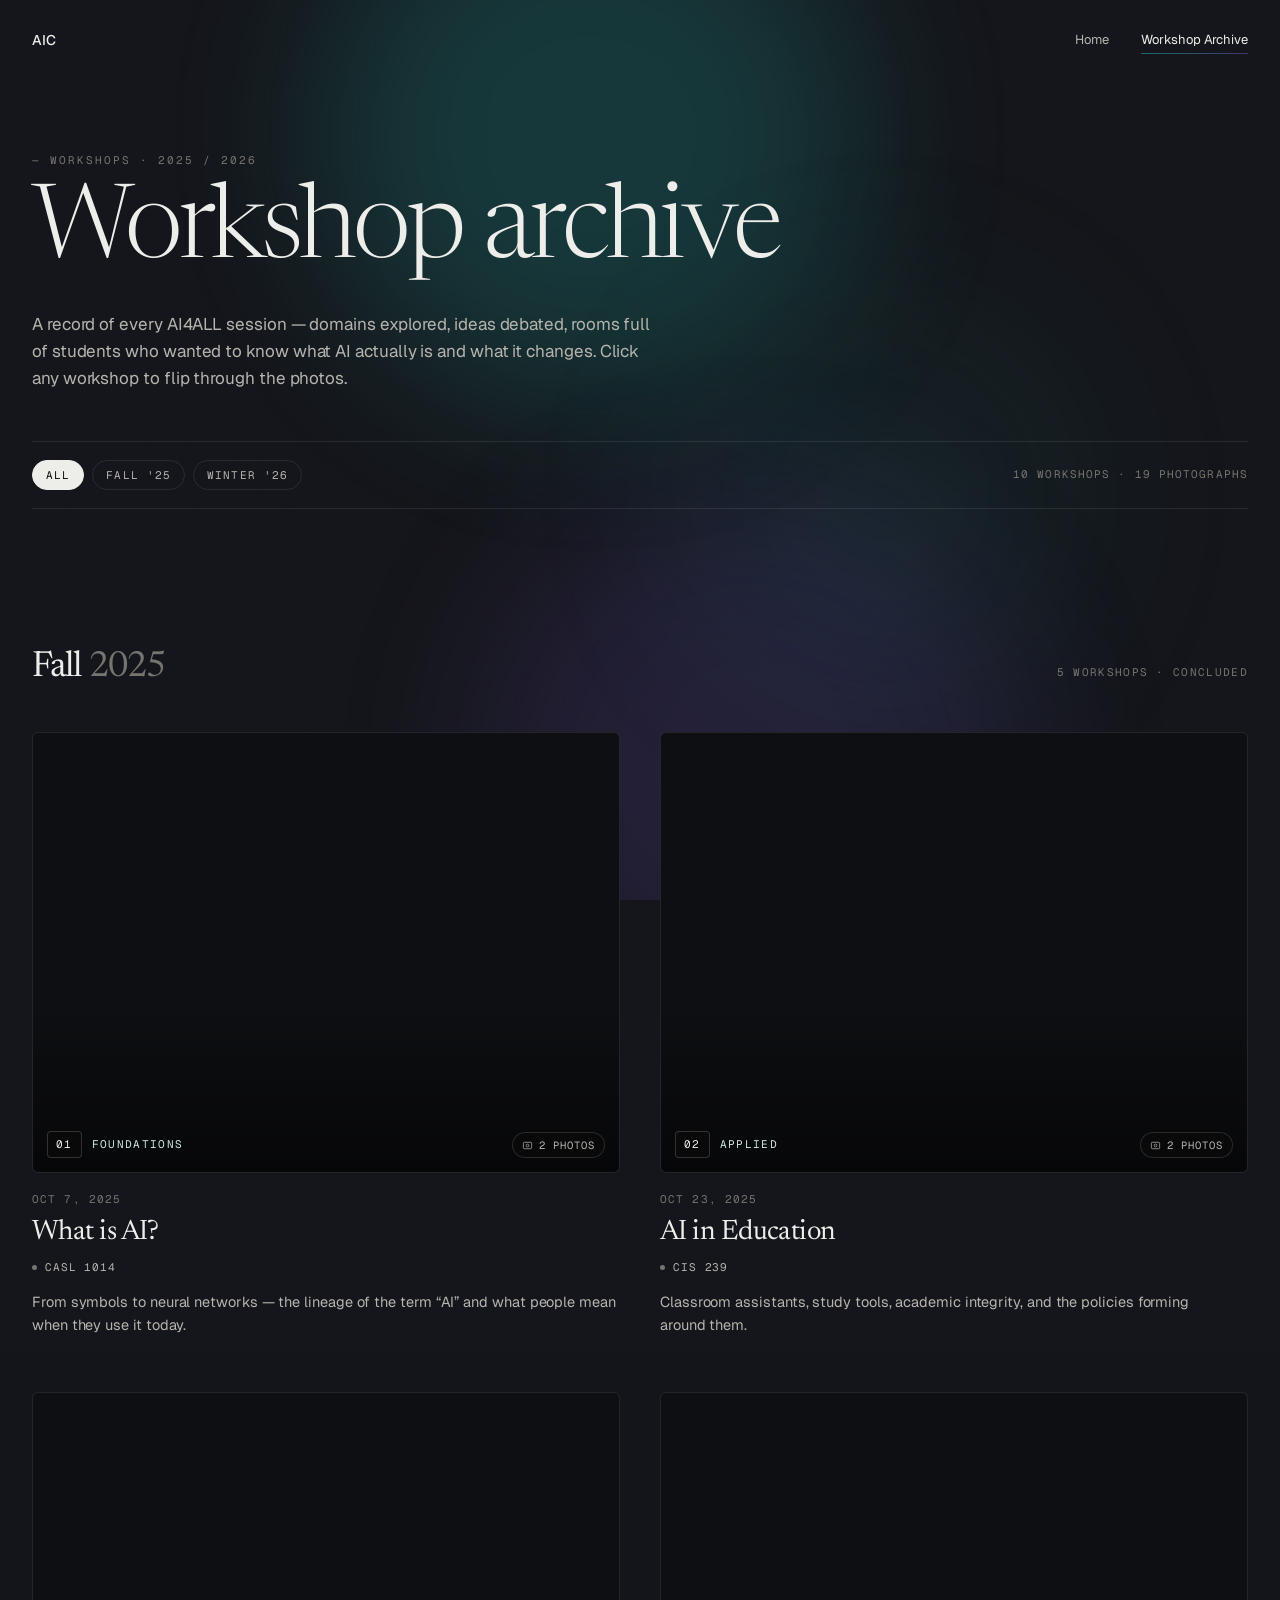
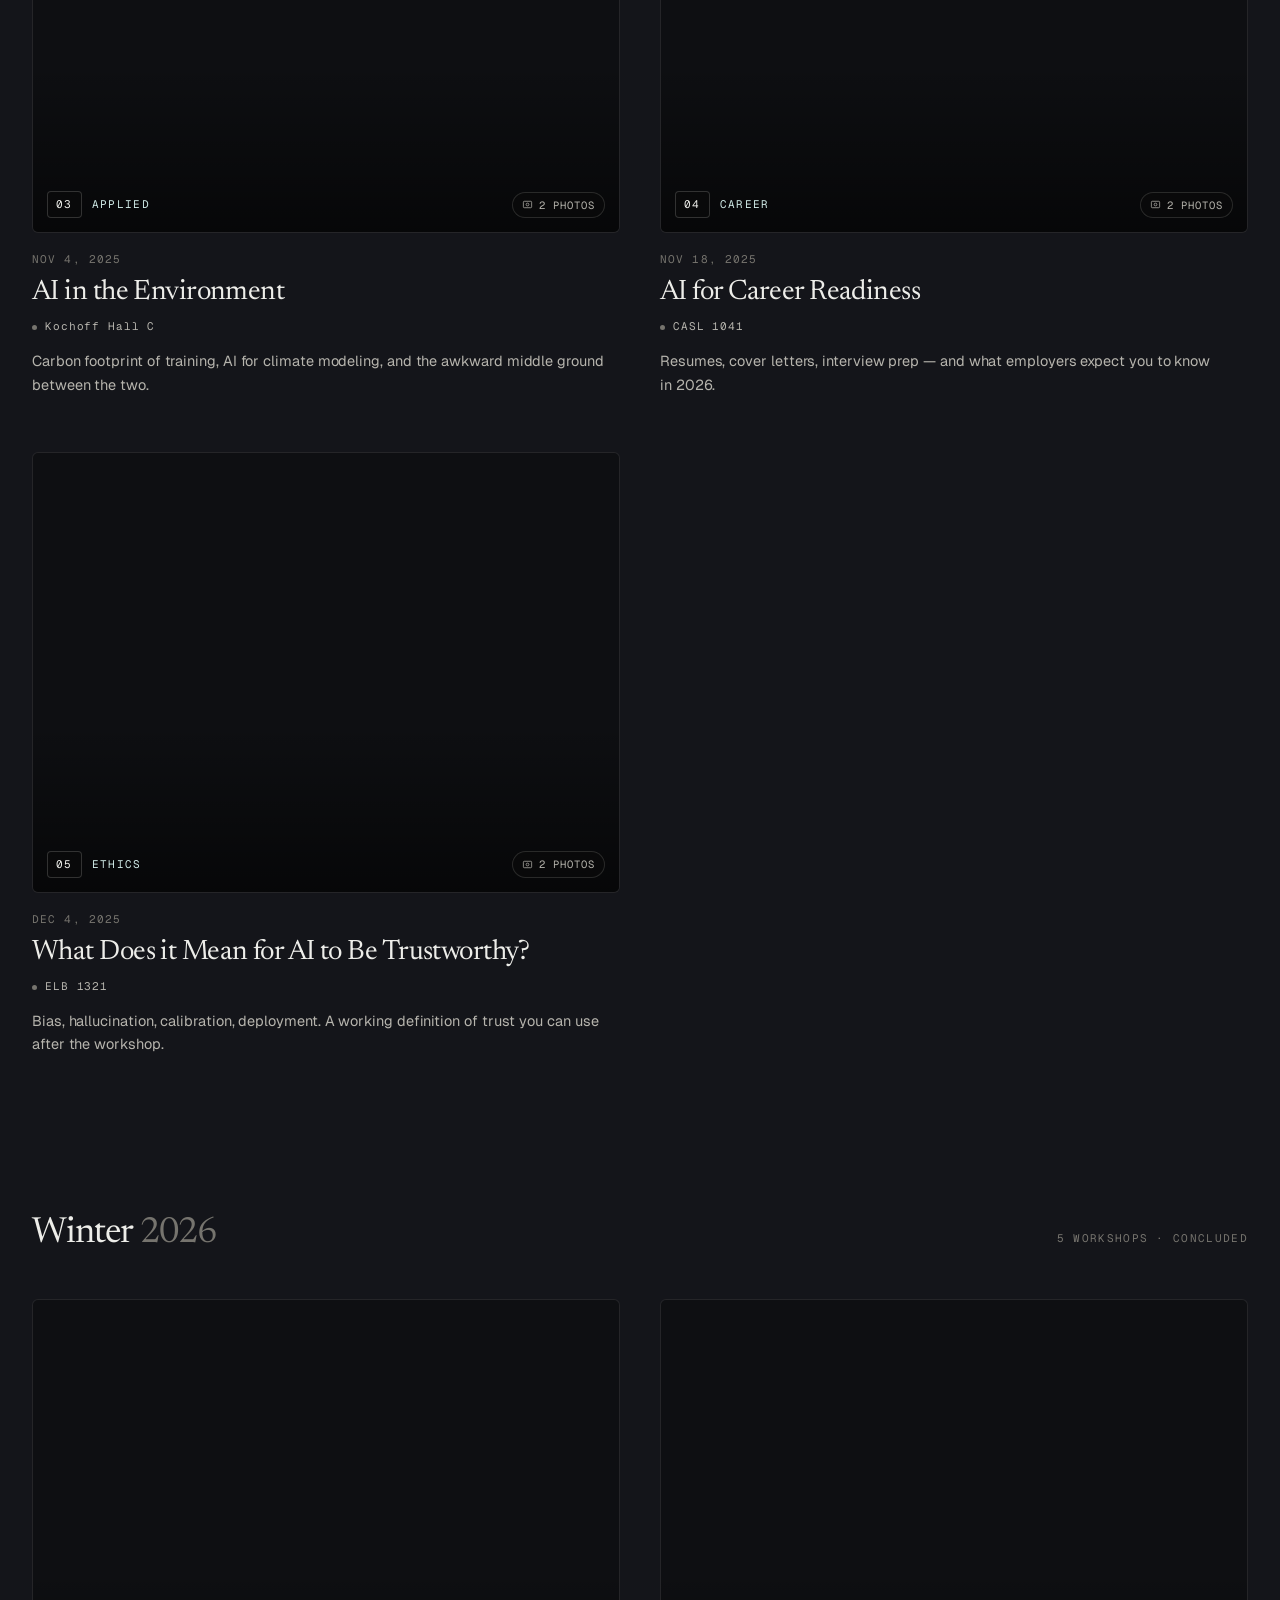
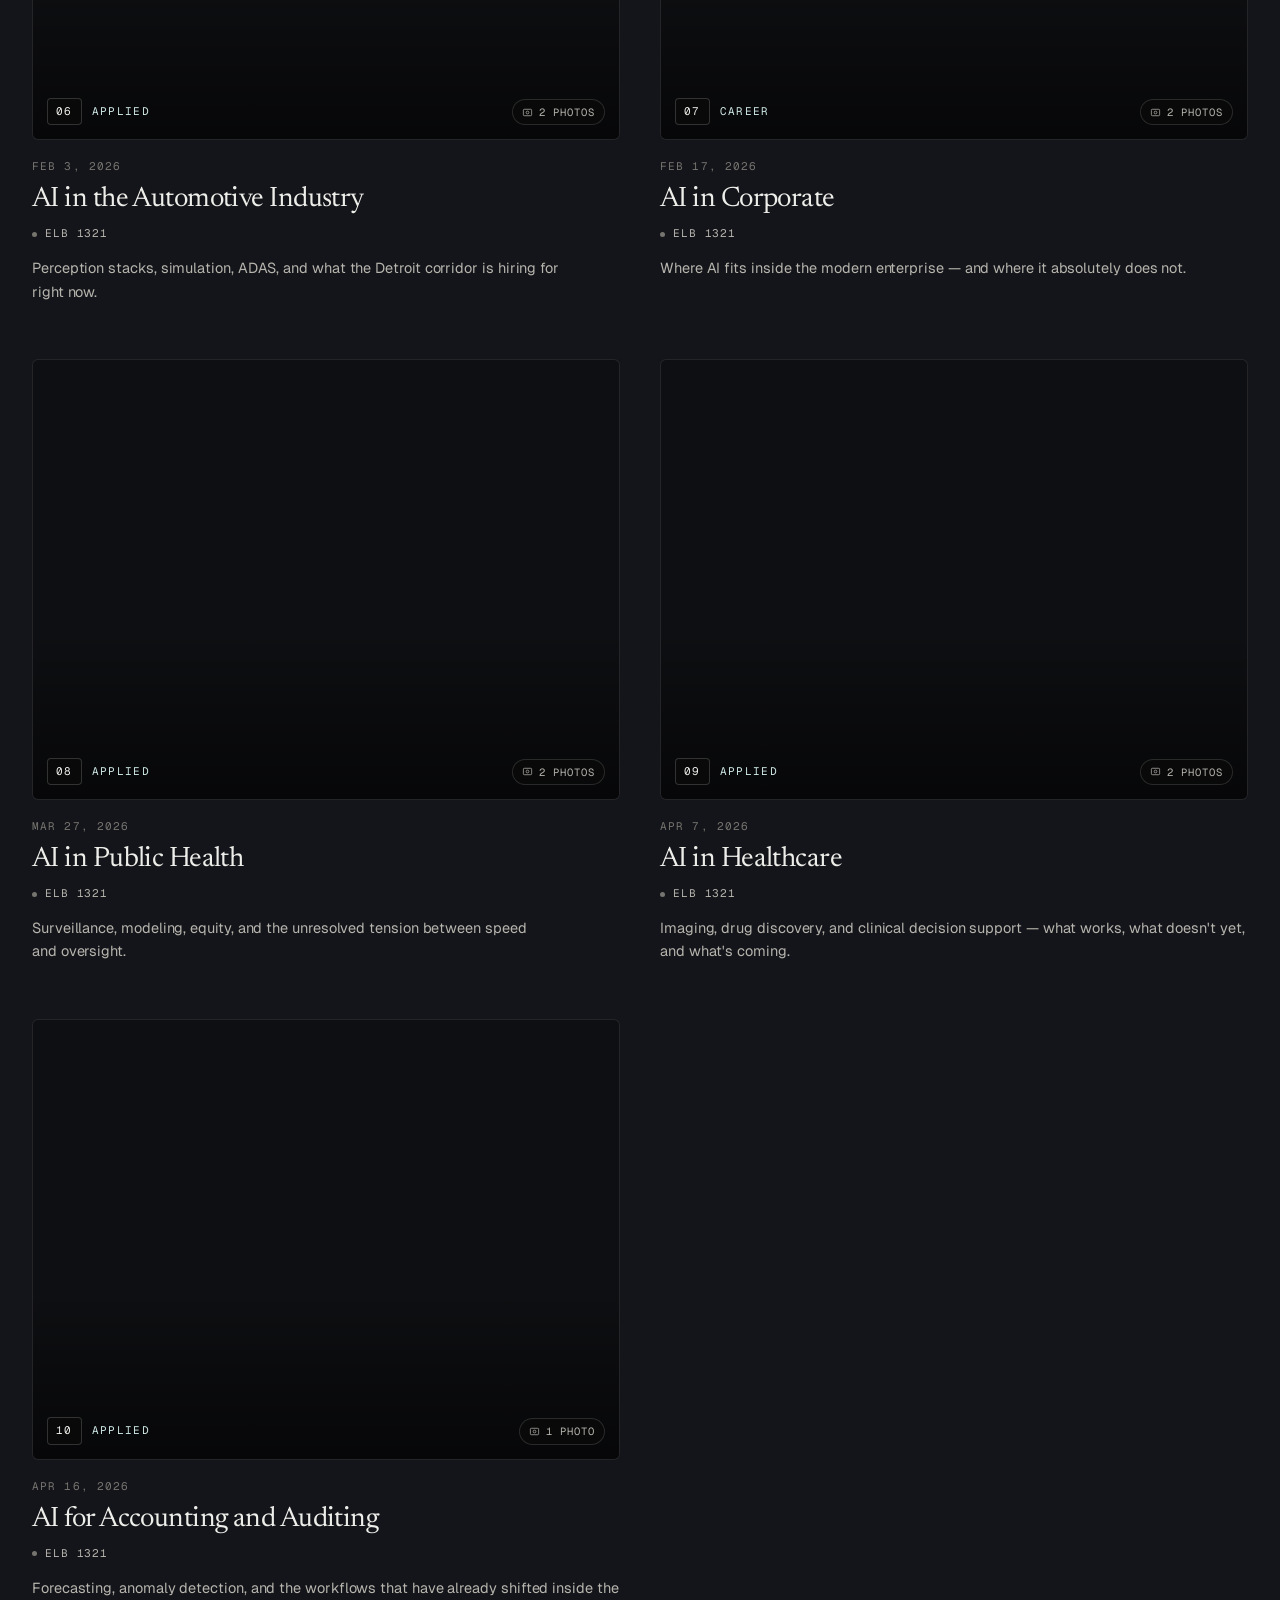
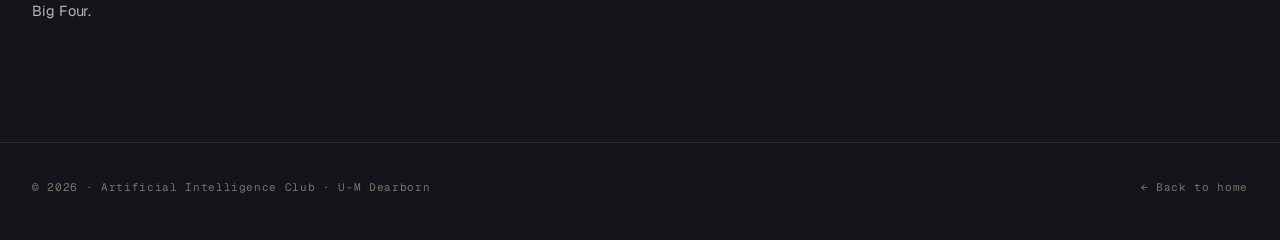
==== archive.html @ d2cda48d "Add initial AIC site: home (AI4ALL.html), workshop archive, and root redirect" ====
<!doctype html>
<html lang="en">
<head>
<meta charset="utf-8" />
<meta name="viewport" content="width=device-width,initial-scale=1" />
<title>Workshop Archive — AIC</title>
<link rel="preconnect" href="https://fonts.googleapis.com" />
<link rel="preconnect" href="https://fonts.gstatic.com" crossorigin />
<link href="https://fonts.googleapis.com/css2?family=Newsreader:ital,opsz,wght@0,6..72,300;0,6..72,400;1,6..72,300;1,6..72,400&family=Geist:wght@300;400;500;600&family=Geist+Mono:wght@400;500&display=swap" rel="stylesheet" />
<style>
  :root{
    --aic-teal:   #20B2AA;
    --aic-purple: #6B4FBB;
    --aic-off:    #EDEDE9;
    --aic-obsidian:#0C0C0B;
    --aic-ash:    #3A3A38;

    --bg:#14151a;
    --bg-2:#1a1b21;
    --ink: var(--aic-off);
    --ink-dim:#b6b4ad;
    --ink-faint:#76746e;
    --line:rgba(237,237,233,.10);
    --line-strong:rgba(237,237,233,.22);

    --serif:"Newsreader", "Iowan Old Style", Georgia, serif;
    --sans:"Geist", ui-sans-serif, system-ui, -apple-system, sans-serif;
    --mono:"Geist Mono", ui-monospace, "JetBrains Mono", Menlo, monospace;
  }

  *{ box-sizing:border-box; margin:0; padding:0; }
  html,body{
    background:var(--bg);
    color:var(--ink);
    font-family:var(--sans);
    -webkit-font-smoothing:antialiased;
  }
  body{
    min-height:100vh;
    overflow-x:hidden;
    font-size:15px;
    line-height:1.55;
    letter-spacing:-0.005em;
  }
  a{ color:inherit; text-decoration:none; }

  /* subtle film grain */
  .grain{
    position:fixed; inset:-50%; z-index:0;
    background-image:url("data:image/svg+xml;utf8,<svg xmlns='http://www.w3.org/2000/svg' width='220' height='220'><filter id='n'><feTurbulence type='fractalNoise' baseFrequency='1.4' numOctaves='2' stitchTiles='stitch'/><feColorMatrix values='0 0 0 0 0.95  0 0 0 0 0.95  0 0 0 0 0.92  0 0 0 0.55 0'/></filter><rect width='100%25' height='100%25' filter='url(%23n)' opacity='.55'/></svg>");
    opacity:.05;
    mix-blend-mode:overlay;
    pointer-events:none;
  }
  /* aurora animated background */
  .aurora{
    position:fixed; inset:0; z-index:0;
    overflow:hidden;
    pointer-events:none;
  }
  .aurora .blob{
    position:absolute;
    width: 60vmin; height:60vmin;
    border-radius:50%;
    filter: blur(80px);
    will-change: transform;
  }
  .aurora .blob-1{
    top:-15%; left:25%;
    background: var(--aic-teal);
    opacity:.22;
    animation: aurora-1 22s ease-in-out infinite;
  }
  .aurora .blob-2{
    bottom:-15%; right:20%;
    background: var(--aic-purple);
    opacity:.18;
    animation: aurora-2 24s ease-in-out infinite;
  }
  .aurora .blob-3{
    top:35%; left:55%;
    width: 40vmin; height:40vmin;
    background: var(--aic-teal);
    opacity:.10;
    filter: blur(110px);
    animation: aurora-1 28s ease-in-out -6s infinite;
  }
  @keyframes aurora-1 {
    0%   { transform: translate(0%, 0%) scale(1); }
    25%  { transform: translate(20%, -20%) scale(1.2); }
    50%  { transform: translate(-20%, 20%) scale(0.8); }
    75%  { transform: translate(10%, -10%) scale(1.1); }
    100% { transform: translate(0%, 0%) scale(1); }
  }
  @keyframes aurora-2 {
    0%   { transform: translate(0%, 0%) scale(1); }
    25%  { transform: translate(-20%, 20%) scale(1.1); }
    50%  { transform: translate(20%, -20%) scale(0.9); }
    75%  { transform: translate(-10%, 10%) scale(1.2); }
    100% { transform: translate(0%, 0%) scale(1); }
  }

  .wrap{ max-width:1280px; margin:0 auto; padding:0 32px; position:relative; width:100%; z-index:1; }
  @media (max-width:640px){ .wrap{ padding:0 22px; } }

  /* nav */
  nav.top{
    padding-top:28px;
    position:relative; z-index:5;
  }
  .nav-inner{
    display:flex; align-items:center; justify-content:space-between;
  }
  .nav-links{ display:flex; gap:32px; align-items:center; }
  .brand-name{ font-size:14px; font-weight:500; letter-spacing:-0.005em; color:var(--ink); }
  .nav-links a{
    font-size:13px; color:var(--ink-dim);
    transition:color .2s ease;
    position:relative;
  }
  .nav-links a::after{
    content:""; position:absolute; left:0; right:0; bottom:-4px;
    height:1px;
    background:linear-gradient(90deg, var(--aic-teal), var(--aic-purple));
    transform:scaleX(0); transform-origin:left;
    transition: transform .25s ease;
    opacity:.7;
  }
  .nav-links a:hover{ color:var(--ink); }
  .nav-links a:hover::after{ transform:scaleX(1); }
  .nav-links a.current{ color:var(--ink); }
  .nav-links a.current::after{ transform:scaleX(1); opacity:.55; }

  /* hero */
  header.page{
    padding: 100px 0 60px;
    position:relative; z-index:1;
  }
  .eyebrow{
    font-family:var(--mono); font-size:11px; letter-spacing:.18em;
    text-transform:uppercase; color:var(--ink-faint);
  }
  h1.title{
    margin-top:14px;
    font-family:var(--serif); font-weight:300;
    font-size:clamp(56px, 8vw, 104px);
    line-height:.98; letter-spacing:-0.035em;
    color:var(--ink); text-wrap:balance;
  }
  .lede{
    margin-top:28px; max-width:620px;
    font-size:17px; line-height:1.6;
    color:var(--ink-dim); text-wrap:pretty;
  }

  /* filters */
  .filter-bar{
    margin-top:48px;
    display:flex; align-items:center; justify-content:space-between;
    padding:18px 0;
    border-top:1px solid var(--line);
    border-bottom:1px solid var(--line);
    flex-wrap:wrap; gap:14px;
  }
  .filters{ display:flex; gap:8px; }
  .chip{
    font-family:var(--mono); font-size:11px; letter-spacing:.1em;
    text-transform:uppercase;
    padding:7px 13px; border-radius:999px; cursor:pointer;
    border:1px solid var(--line);
    color:var(--ink-dim); background:transparent;
    transition: all .2s ease;
  }
  .chip:hover{ color:var(--ink); border-color:var(--line-strong); }
  .chip[aria-selected="true"]{
    background:var(--ink); color:var(--aic-obsidian); border-color:var(--ink);
  }
  .count{
    font-family:var(--mono); font-size:11px; letter-spacing:.1em;
    color:var(--ink-faint); text-transform:uppercase;
  }

  /* term header */
  .term-section{ padding: 72px 0 0; }
  section.term-section:last-of-type{ padding-bottom: 120px; }
  .term-section.hidden{ display:none; }
  .term-head{
    display:flex; align-items:baseline; justify-content:space-between;
    gap:24px; margin-bottom:36px;
  }
  .term-title{
    font-family:var(--serif); font-size:36px; font-weight:400;
    letter-spacing:-0.025em;
  }
  .term-title .year{ color:var(--ink-faint); }
  .term-meta{
    font-family:var(--mono); font-size:11px; letter-spacing:.12em;
    text-transform:uppercase; color:var(--ink-faint);
  }

  /* workshop grid */
  .grid{
    display:grid; grid-template-columns: repeat(2, 1fr);
    gap: 56px 40px;
  }
  @media (max-width:880px){ .grid{ grid-template-columns: 1fr; gap:48px; } }

  .card{
    display:flex; flex-direction:column;
    cursor:pointer;
    transition: transform .35s ease;
    position:relative;
  }
  .card:hover{ transform: translateY(-3px); }

  .card .media{
    position:relative;
    aspect-ratio: 4 / 3;
    overflow:hidden;
    border-radius:6px;
    background:#0e0f12;
    border:1px solid var(--line);
  }
  .card .media .img{
    position:absolute; inset:0;
    background-size:cover; background-position:center;
    opacity:0;
    transition: opacity .9s ease, transform 10s ease-out;
    transform:scale(1.02);
    filter: saturate(.85) contrast(1.02);
  }
  .card .media .img.on{ opacity:1; transform:scale(1); }
  .card:hover .media .img.on{ transform:scale(1.05); }
  /* purple shine border on hover */
  .card .media::after{
    content:"";
    position:absolute; inset:0;
    border-radius:6px;
    padding:1px;
    background: conic-gradient(
      from var(--shine-angle, 0deg),
      transparent 0deg,
      transparent 60deg,
      rgba(107,79,187,.9) 130deg,
      rgba(107,79,187,.35) 170deg,
      transparent 220deg,
      transparent 360deg
    );
    -webkit-mask: linear-gradient(#fff 0 0) content-box, linear-gradient(#fff 0 0);
            mask: linear-gradient(#fff 0 0) content-box, linear-gradient(#fff 0 0);
    -webkit-mask-composite: xor;
            mask-composite: exclude;
    opacity:0;
    transition: opacity .35s ease;
    pointer-events:none;
  }
  .card:hover .media::after{ opacity:1; animation: shine-rotate 4s linear infinite; }
  @keyframes shine-rotate{ to { --shine-angle: 360deg; } }
  @property --shine-angle{ syntax: "<angle>"; inherits: false; initial-value: 0deg; }
  /* readability gradient at bottom of media */
  .card .media::before{
    content:"";
    position:absolute; left:0; right:0; bottom:0; height:38%;
    background:linear-gradient(180deg, rgba(0,0,0,0), rgba(0,0,0,.55));
    pointer-events:none;
    z-index:2;
  }
  .card .badge{
    position:absolute; left:14px; bottom:14px; z-index:3;
    display:flex; align-items:center; gap:10px;
    font-family:var(--mono); font-size:11px; letter-spacing:.12em;
    text-transform:uppercase; color:var(--ink);
  }
  .card .badge .num{
    padding:4px 8px; border-radius:4px;
    background:rgba(12,12,11,.55); backdrop-filter: blur(8px);
    border:1px solid rgba(237,237,233,.18);
  }
  .card .badge .tag{
    color:#cfe9e6;
  }
  .card .photos{
    position:absolute; right:14px; bottom:14px; z-index:3;
    display:flex; align-items:center; gap:6px;
    font-family:var(--mono); font-size:10.5px; letter-spacing:.1em;
    text-transform:uppercase; color:var(--ink-dim);
    padding:4px 9px; border-radius:999px;
    background:rgba(12,12,11,.55); backdrop-filter: blur(8px);
    border:1px solid rgba(237,237,233,.14);
  }
  .card .photos svg{ width:11px; height:11px; }

  .card .body{ padding-top:18px; }
  .card .when{
    font-family:var(--mono); font-size:11px; letter-spacing:.1em;
    text-transform:uppercase; color:var(--ink-faint);
  }
  .card h3{
    font-family:var(--serif); font-weight:400;
    font-size:28px; line-height:1.15; letter-spacing:-0.02em;
    color:var(--ink);
    margin-top:8px;
    text-wrap:balance;
  }
  .card .where{
    margin-top:10px;
    font-family:var(--mono); font-size:11px; letter-spacing:.08em;
    color:var(--ink-dim);
  }
  .card .where::before{
    content:""; display:inline-block; width:5px; height:5px; border-radius:50%;
    background:var(--ink-faint); margin-right:8px; vertical-align:middle;
  }
  .card .blurb{
    margin-top:14px;
    font-size:14.5px; line-height:1.6;
    color:var(--ink-dim); text-wrap:pretty;
  }

  /* gallery strip styles removed */

  /* footer */
  footer{
    padding: 36px 0 44px;
    border-top:1px solid var(--line);
    color:var(--ink-faint);
    font-family:var(--mono); font-size:11px; letter-spacing:.06em;
  }
  .foot-inner{ display:flex; justify-content:space-between; gap:16px; flex-wrap:wrap; }
  .foot-inner a:hover{ color:var(--ink); }

  /* reveal */
  .reveal{ opacity:0; transform:translateY(12px); transition: opacity .8s ease, transform .8s ease; }
  .reveal.in{ opacity:1; transform:none; }

  ::selection{ background:var(--aic-teal); color:var(--aic-obsidian); }

  /* lightbox */
  .lightbox{
    position:fixed; inset:0; z-index:100;
    background:rgba(8,8,9,.92);
    backdrop-filter: blur(20px);
    -webkit-backdrop-filter: blur(20px);
    display:none; align-items:center; justify-content:center;
    padding:48px 24px;
  }
  .lightbox.open{ display:flex; }
  .lightbox .frame{
    position:relative;
    max-width:1100px; width:100%;
    max-height:calc(100vh - 96px);
    display:grid; grid-template-rows:1fr auto;
    gap:16px;
  }
  .lightbox .stage{
    position:relative;
    border-radius:8px; overflow:hidden;
    background:#0a0a0d;
    border:1px solid var(--line);
    min-height:55vh;
  }
  .lightbox .stage img{
    position:absolute; inset:0;
    width:100%; height:100%; object-fit:contain;
    opacity:0; transition: opacity .35s ease;
  }
  .lightbox .stage img.on{ opacity:1; }
  .lightbox .meta{
    display:flex; align-items:center; justify-content:space-between; gap:24px;
    color:var(--ink-dim); flex-wrap:wrap;
  }
  .lightbox .meta .title{ font-family:var(--serif); font-size:22px; color:var(--ink); letter-spacing:-0.02em; }
  .lightbox .meta .sub{ font-family:var(--mono); font-size:11px; letter-spacing:.1em; color:var(--ink-faint); text-transform:uppercase; }
  .lightbox .nav-btn{
    position:absolute; top:50%; transform:translateY(-50%);
    width:44px; height:44px; border-radius:50%;
    background:rgba(12,12,11,.6); border:1px solid var(--line-strong);
    color:var(--ink); display:flex; align-items:center; justify-content:center;
    cursor:pointer; transition: all .2s ease;
  }
  .lightbox .nav-btn:hover{ background:rgba(107,79,187,.18); border-color:rgba(107,79,187,.6); }
  .lightbox .prev{ left:14px; }
  .lightbox .next{ right:14px; }
  .lightbox .close{
    position:absolute; top:-44px; right:0;
    width:36px; height:36px; border-radius:50%;
    background:rgba(12,12,11,.6); border:1px solid var(--line-strong);
    color:var(--ink); display:flex; align-items:center; justify-content:center;
    cursor:pointer;
  }
  .lightbox .close:hover{ background:rgba(237,237,233,.1); }
  .lightbox .dots{
    display:flex; gap:6px; align-items:center;
  }
  .lightbox .dots span{
    width:6px; height:6px; border-radius:50%;
    background:rgba(237,237,233,.2);
    transition: background .25s ease, transform .25s ease;
  }
  .lightbox .dots span.on{ background:var(--ink); transform:scale(1.4); }

</style>
</head>
<body>

<div class="grain"></div>
<div class="aurora" aria-hidden="true">
  <div class="blob blob-1"></div>
  <div class="blob blob-2"></div>
  <div class="blob blob-3"></div>
</div>

<nav class="top">
  <div class="wrap nav-inner">
    <a class="brand" href="AI4ALL.html"><span class="brand-name">AIC</span></a>
    <div class="nav-links">
      <a href="AI4ALL.html">Home</a>
      <a href="archive.html" class="current">Workshop Archive</a>
    </div>
  </div>
</nav>

<header class="page">
  <div class="wrap">
    <div class="eyebrow reveal">— Workshops · 2025 / 2026</div>
    <h1 class="title reveal">Workshop archive</h1>
    <p class="lede reveal">
      A record of every AI4ALL session — domains explored, ideas debated, rooms full of
      students who wanted to know what AI actually is and what it changes. Click any
      workshop to flip through the photos.
    </p>

    <div class="filter-bar reveal">
      <div class="filters" role="tablist">
        <button class="chip" data-filter="all" aria-selected="true">All</button>
        <button class="chip" data-filter="fall25" aria-selected="false">Fall '25</button>
        <button class="chip" data-filter="winter26" aria-selected="false">Winter '26</button>
      </div>
      <div class="count" id="count">10 workshops · 19 photographs</div>
    </div>
  </div>
</header>

<section class="term-section" data-term="fall25">
  <div class="wrap">
    <div class="term-head reveal">
      <div class="term-title">Fall <span class="year">2025</span></div>
      <div class="term-meta">5 workshops · concluded</div>
    </div>
    <div class="grid" id="fall25-grid"></div>
  </div>
</section>

<section class="term-section" data-term="winter26">
  <div class="wrap" style="margin-top:80px;">
    <div class="term-head reveal">
      <div class="term-title">Winter <span class="year">2026</span></div>
      <div class="term-meta">5 workshops · concluded</div>
    </div>
    <div class="grid" id="winter26-grid"></div>
  </div>
</section>

<footer>
  <div class="wrap foot-inner">
    <div>© 2026 · Artificial Intelligence Club · U-M Dearborn</div>
    <div><a href="AI4ALL.html">← Back to home</a></div>
  </div>
</footer>

<!-- Lightbox -->
<div class="lightbox" id="lightbox" aria-hidden="true">
  <div class="frame">
    <button class="close" id="lb-close" aria-label="Close">
      <svg width="14" height="14" viewBox="0 0 24 24" fill="none" stroke="currentColor" stroke-width="2"><path d="M6 6l12 12M18 6l-12 12"/></svg>
    </button>
    <div class="stage" id="lb-stage">
      <button class="nav-btn prev" id="lb-prev" aria-label="Previous">
        <svg width="16" height="16" viewBox="0 0 24 24" fill="none" stroke="currentColor" stroke-width="1.8"><path d="M15 18l-6-6 6-6"/></svg>
      </button>
      <button class="nav-btn next" id="lb-next" aria-label="Next">
        <svg width="16" height="16" viewBox="0 0 24 24" fill="none" stroke="currentColor" stroke-width="1.8"><path d="M9 6l6 6-6 6"/></svg>
      </button>
    </div>
    <div class="meta">
      <div>
        <div class="title" id="lb-title">—</div>
        <div class="sub" id="lb-sub">—</div>
      </div>
      <div class="dots" id="lb-dots"></div>
    </div>
  </div>
</div>

<script>
  /* Workshop data */
  const fall25 = [
    { n:1,  title:"What is AI?",                                       tag:"Foundations", date:"Oct 7, 2025",  room:"CASL 1014",      blurb:"From symbols to neural networks — the lineage of the term \u201CAI\u201D and what people mean when they use it today.", photos:[1,2] },
    { n:2,  title:"AI in Education",                                   tag:"Applied",     date:"Oct 23, 2025", room:"CIS 239",        blurb:"Classroom assistants, study tools, academic integrity, and the policies forming around them.", photos:[3,4] },
    { n:3,  title:"AI in the Environment",                             tag:"Applied",     date:"Nov 4, 2025",  room:"Kochoff Hall C", blurb:"Carbon footprint of training, AI for climate modeling, and the awkward middle ground between the two.", photos:[5,6] },
    { n:4,  title:"AI for Career Readiness",                           tag:"Career",      date:"Nov 18, 2025", room:"CASL 1041",      blurb:"Resumes, cover letters, interview prep — and what employers expect you to know in 2026.", photos:[7,8] },
    { n:5,  title:"What Does it Mean for AI to Be Trustworthy?",       tag:"Ethics",      date:"Dec 4, 2025",  room:"ELB 1321",       blurb:"Bias, hallucination, calibration, deployment. A working definition of trust you can use after the workshop.", photos:[9,10] },
  ];
  const winter26 = [
    { n:6,  title:"AI in the Automotive Industry",                     tag:"Applied",     date:"Feb 3, 2026",  room:"ELB 1321",       blurb:"Perception stacks, simulation, ADAS, and what the Detroit corridor is hiring for right now.", photos:[11,12] },
    { n:7,  title:"AI in Corporate",                                   tag:"Career",      date:"Feb 17, 2026", room:"ELB 1321",       blurb:"Where AI fits inside the modern enterprise — and where it absolutely does not.", photos:[13,14] },
    { n:8,  title:"AI in Public Health",                               tag:"Applied",     date:"Mar 27, 2026", room:"ELB 1321",       blurb:"Surveillance, modeling, equity, and the unresolved tension between speed and oversight.", photos:[15,16] },
    { n:9,  title:"AI in Healthcare",                                  tag:"Applied",     date:"Apr 7, 2026",  room:"ELB 1321",       blurb:"Imaging, drug discovery, and clinical decision support — what works, what doesn't yet, and what's coming.", photos:[17,18] },
    { n:10, title:"AI for Accounting and Auditing",                    tag:"Applied",     date:"Apr 16, 2026", room:"ELB 1321",       blurb:"Forecasting, anomaly detection, and the workflows that have already shifted inside the Big Four.", photos:[19] },
  ];

  function pad(n){ return String(n).padStart(2,'0'); }
  function imgPath(i){ return `images/w${pad(i)}.jpg`; }

  function cardHTML(s, term, idx){
    const num = pad(s.n);
    const imgs = s.photos.map((p, i) =>
      `<div class="img${i===0?' on':''}" style="background-image:url('${imgPath(p)}')"></div>`
    ).join('');
    return `
      <article class="card reveal" data-term="${term}" data-idx="${idx}">
        <div class="media">
          ${imgs}
          <div class="badge">
            <span class="num">${num}</span>
            <span class="tag">${s.tag}</span>
          </div>
          <div class="photos">
            <svg viewBox="0 0 24 24" fill="none" stroke="currentColor" stroke-width="1.6"><rect x="3" y="5" width="18" height="14" rx="2"/><circle cx="12" cy="12" r="3"/></svg>
            ${s.photos.length} photo${s.photos.length>1?'s':''}
          </div>
        </div>
        <div class="body">
          <div class="when">${s.date}</div>
          <h3>${s.title}</h3>
          <div class="where">${s.room}</div>
          <div class="blurb">${s.blurb}</div>
        </div>
      </article>
    `;
  }

  document.getElementById('fall25-grid').innerHTML =
    fall25.map((s,i) => cardHTML(s, 'fall25', i)).join('');
  document.getElementById('winter26-grid').innerHTML =
    winter26.map((s,i) => cardHTML(s, 'winter26', i)).join('');

  /* gallery strip removed */
  const stripEl = null;

  /* card hover photo cycling */
  document.querySelectorAll('.card').forEach(card => {
    const imgs = card.querySelectorAll('.media .img');
    if(imgs.length < 2) return;
    let interval = null, idx = 0;
    card.addEventListener('mouseenter', () => {
      interval = setInterval(() => {
        imgs[idx].classList.remove('on');
        idx = (idx + 1) % imgs.length;
        imgs[idx].classList.add('on');
      }, 1500);
    });
    card.addEventListener('mouseleave', () => {
      clearInterval(interval);
      imgs.forEach((im, i) => im.classList.toggle('on', i === 0));
      idx = 0;
    });
  });

  /* filters */
  document.querySelectorAll('.chip').forEach(chip => {
    chip.addEventListener('click', () => {
      document.querySelectorAll('.chip').forEach(c =>
        c.setAttribute('aria-selected', c === chip ? 'true' : 'false'));
      const f = chip.dataset.filter;
      document.querySelectorAll('.term-section').forEach(t => {
        const k = t.dataset.term;
        t.classList.toggle('hidden', !(f === 'all' || f === k));
      });
    });
  });

  /* lightbox */
  const lb = document.getElementById('lightbox');
  const lbStage = document.getElementById('lb-stage');
  const lbTitle = document.getElementById('lb-title');
  const lbSub = document.getElementById('lb-sub');
  const lbDots = document.getElementById('lb-dots');
  let currentSet = []; // array of photo nums
  let currentMeta = { title:'', sub:'' };
  let curIdx = 0;
  const imgEls = [];

  function buildLB(){
    // reuse: clear existing imgs
    [...lbStage.querySelectorAll('img')].forEach(el => el.remove());
    imgEls.length = 0;
    currentSet.forEach((n, i) => {
      const im = document.createElement('img');
      im.src = imgPath(n);
      im.alt = `Photo ${n}`;
      if(i === 0) im.classList.add('on');
      lbStage.appendChild(im);
      imgEls.push(im);
    });
    lbDots.innerHTML = currentSet.map((_,i) =>
      `<span class="${i===0?'on':''}"></span>`).join('');
    curIdx = 0;
    lbTitle.textContent = currentMeta.title;
    lbSub.textContent = currentMeta.sub;
  }
  function show(i){
    if(!imgEls.length) return;
    imgEls[curIdx].classList.remove('on');
    lbDots.children[curIdx]?.classList.remove('on');
    curIdx = (i + imgEls.length) % imgEls.length;
    imgEls[curIdx].classList.add('on');
    lbDots.children[curIdx]?.classList.add('on');
  }
  function openLB(){
    lb.classList.add('open');
    lb.setAttribute('aria-hidden', 'false');
    document.body.style.overflow = 'hidden';
  }
  function closeLB(){
    lb.classList.remove('open');
    lb.setAttribute('aria-hidden', 'true');
    document.body.style.overflow = '';
  }
  document.getElementById('lb-close').addEventListener('click', closeLB);
  document.getElementById('lb-prev').addEventListener('click', () => show(curIdx - 1));
  document.getElementById('lb-next').addEventListener('click', () => show(curIdx + 1));
  lb.addEventListener('click', (e) => { if(e.target === lb) closeLB(); });
  document.addEventListener('keydown', (e) => {
    if(!lb.classList.contains('open')) return;
    if(e.key === 'Escape') closeLB();
    if(e.key === 'ArrowLeft') show(curIdx - 1);
    if(e.key === 'ArrowRight') show(curIdx + 1);
  });

  // open from a card
  document.querySelectorAll('.card').forEach(card => {
    card.addEventListener('click', () => {
      const term = card.dataset.term;
      const i = +card.dataset.idx;
      const data = (term === 'fall25' ? fall25 : winter26)[i];
      currentSet = data.photos.slice();
      currentMeta = {
        title: `${pad(data.n)} · ${data.title}`,
        sub: `${data.date} · ${data.room}`,
      };
      buildLB(); openLB();
    });
  });
  // open from gallery strip — removed (no strip)

  /* reveal */
  const io = new IntersectionObserver(entries => {
    entries.forEach(e => { if(e.isIntersecting){ e.target.classList.add('in'); io.unobserve(e.target); } });
  }, { threshold: 0.06 });
  document.querySelectorAll('.reveal').forEach(el => io.observe(el));
</script>

</body>
</html>
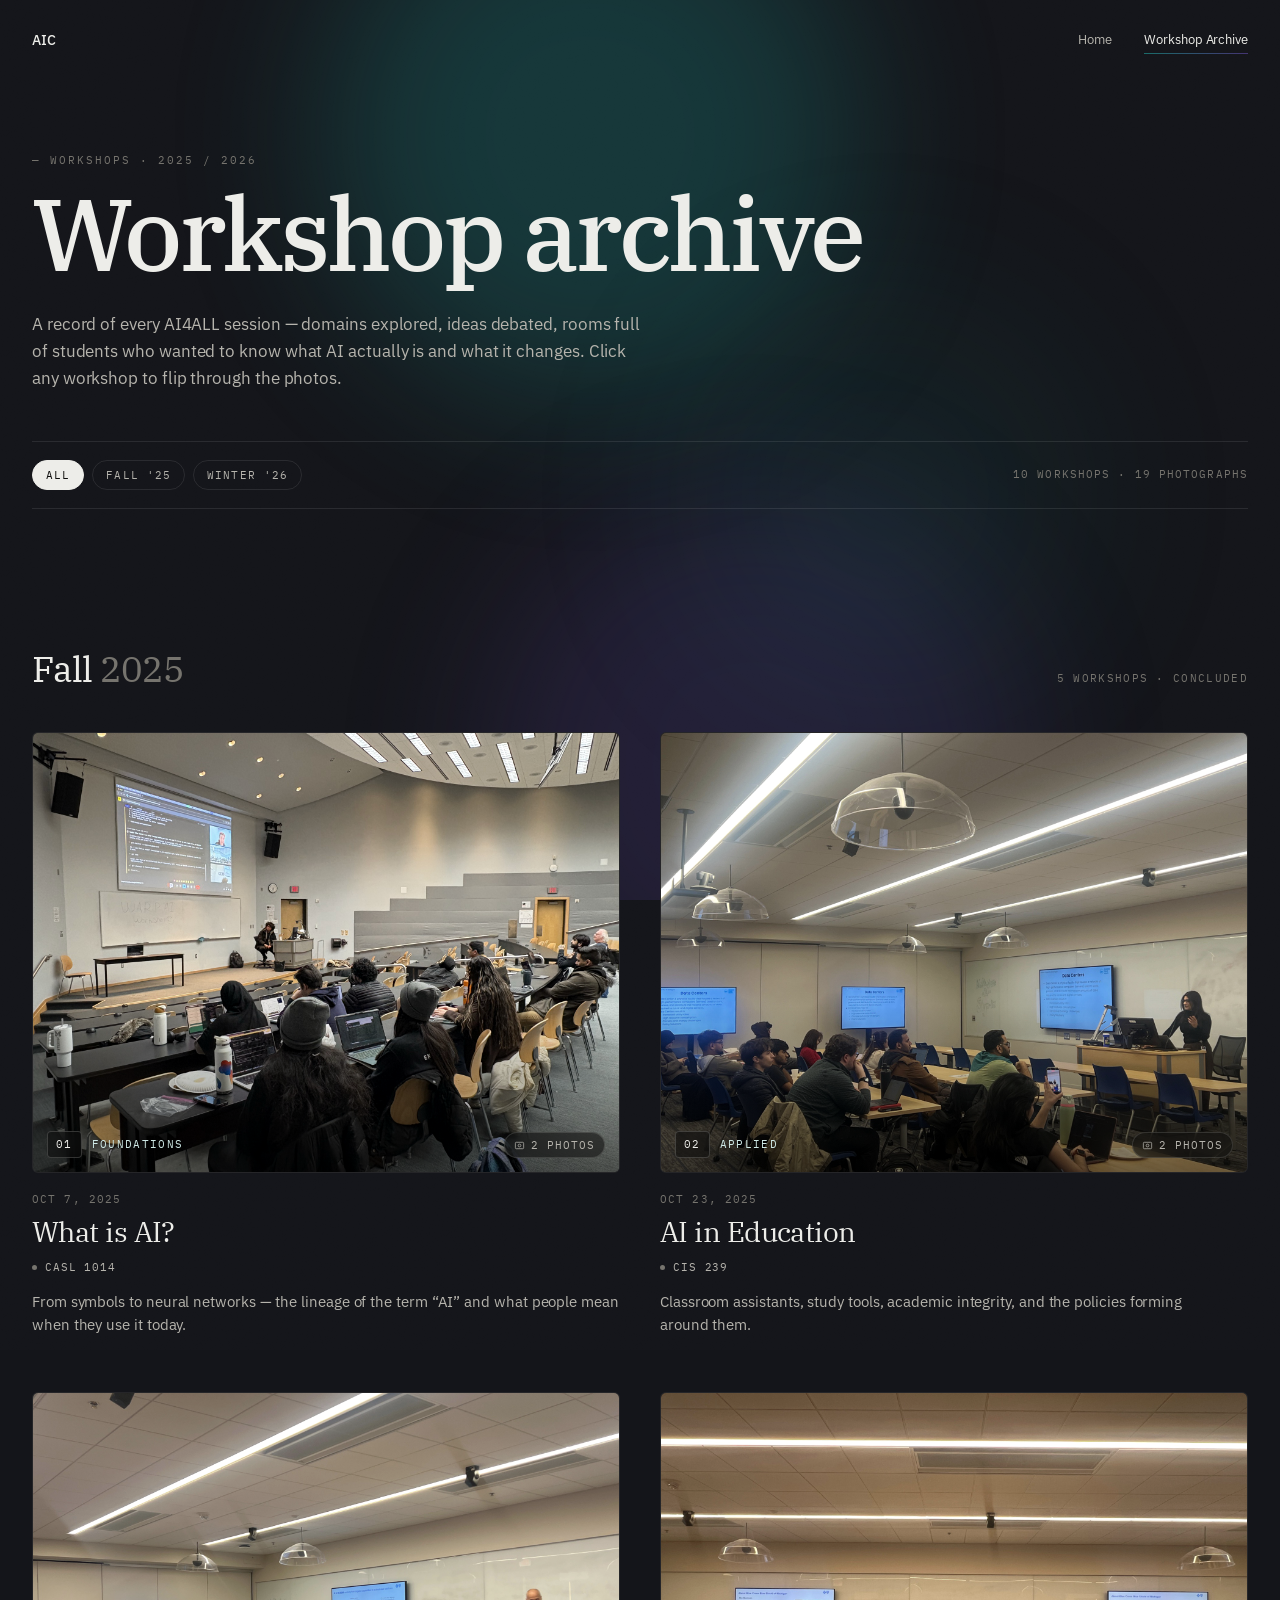
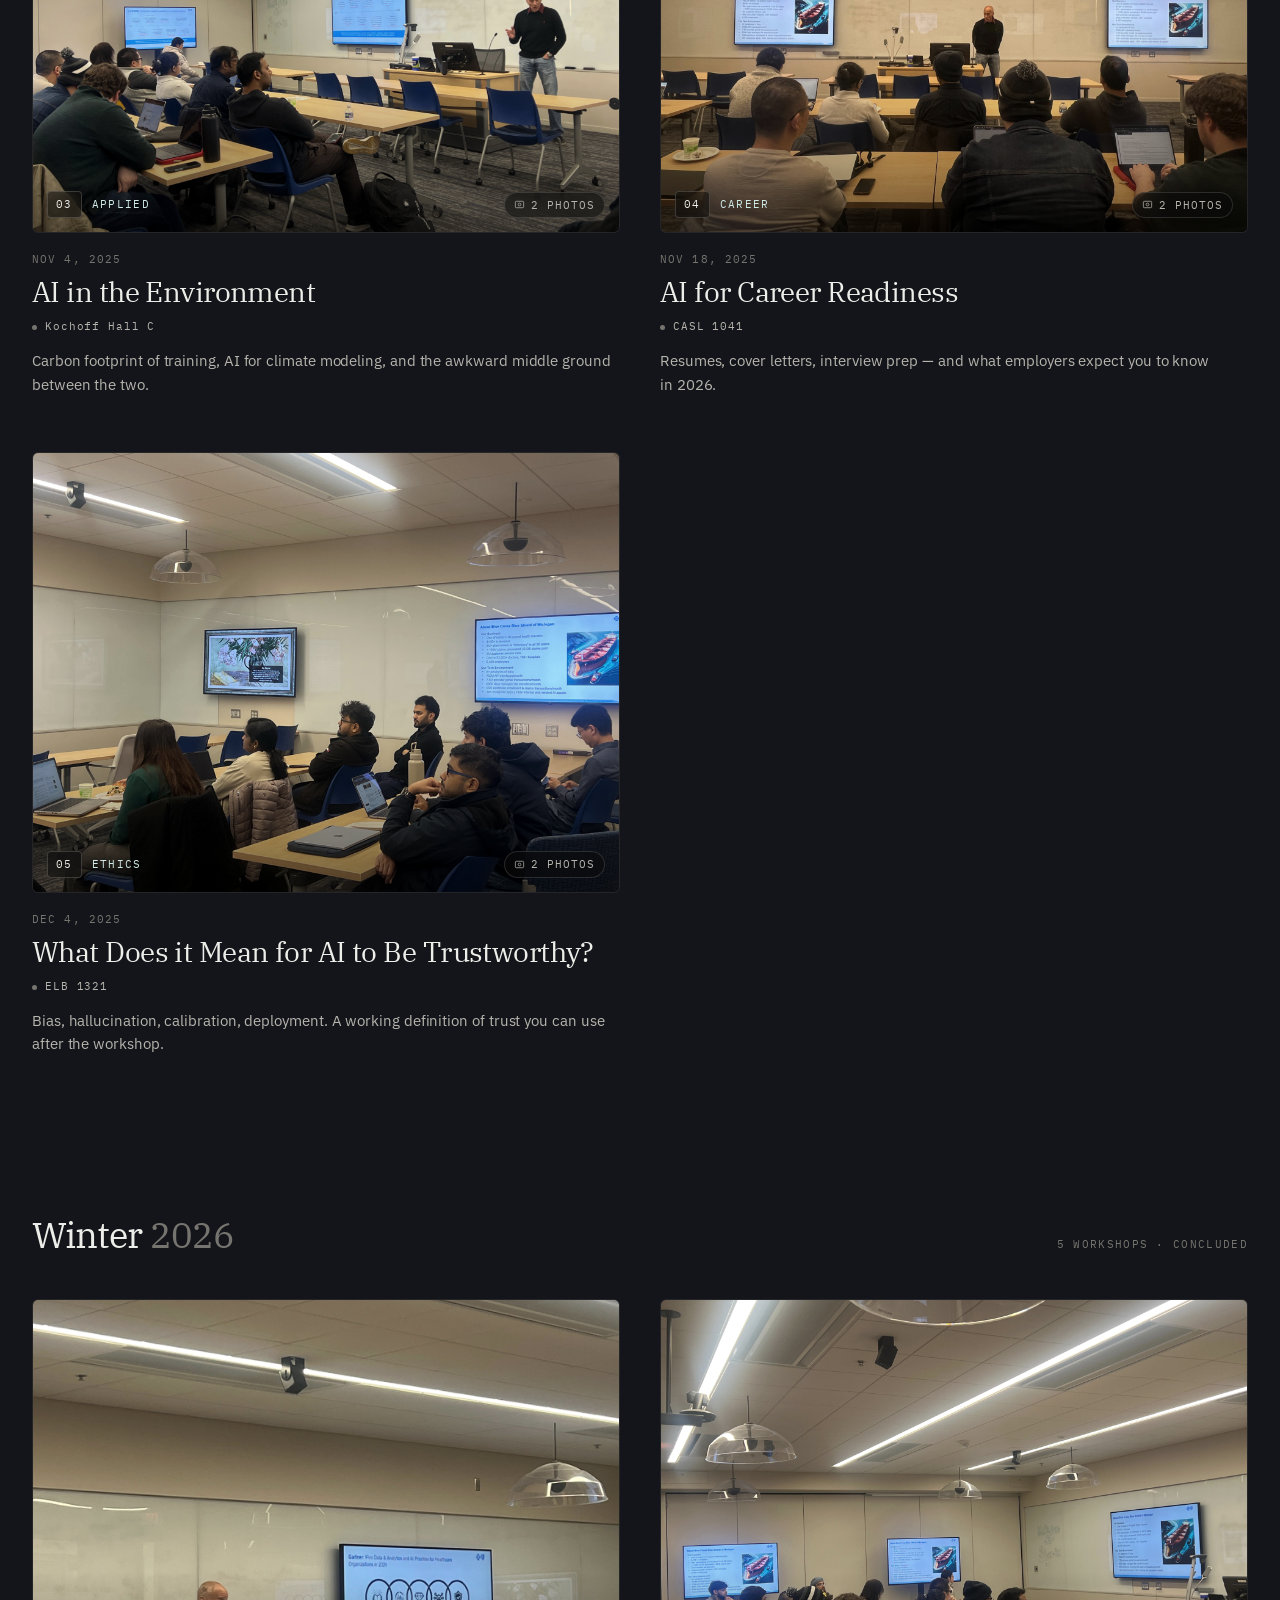
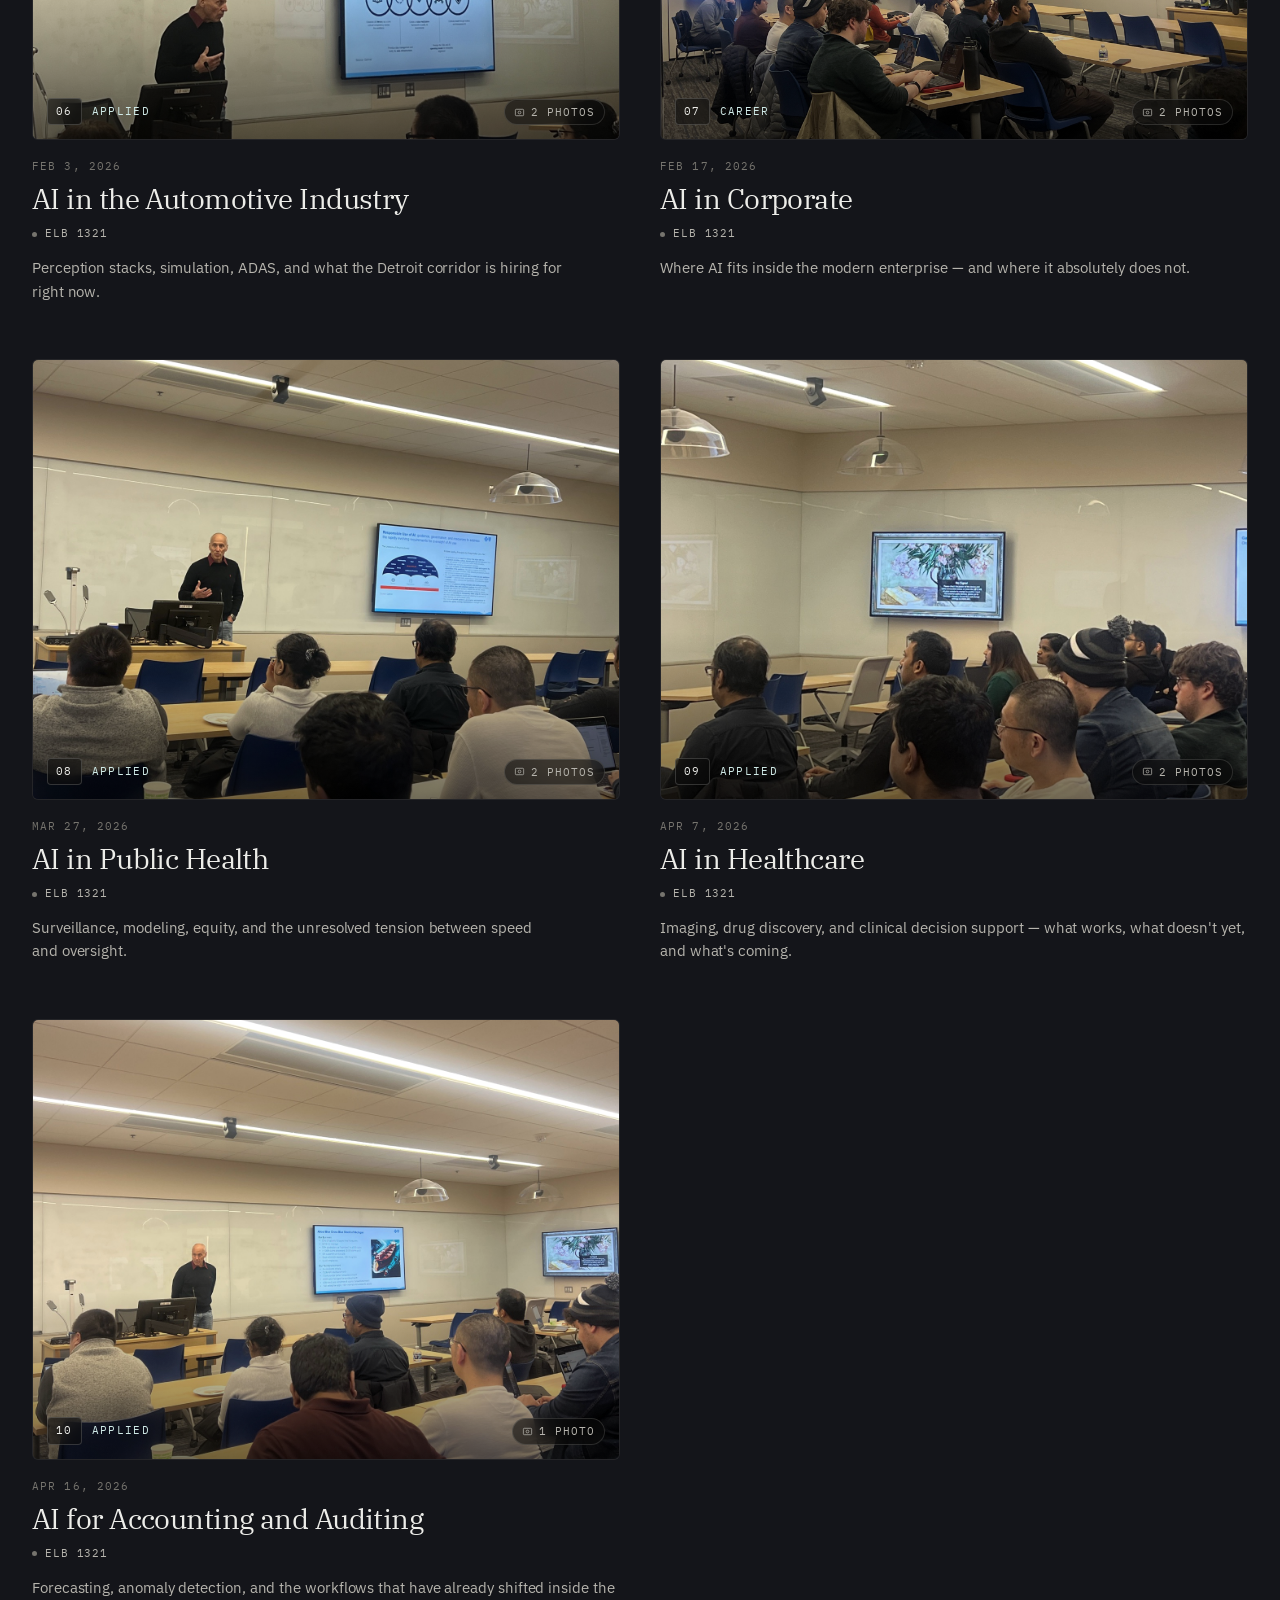
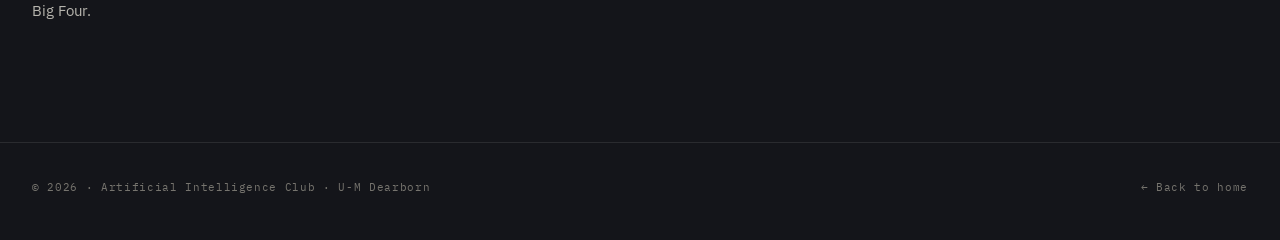
==== commit 35d1c57e: "Add interest-form CTA + newsletter flow, fix contact link, refresh typography - Replace dead Cloudfl" ====
--- a/archive.html
+++ b/archive.html
@@ -6,7 +6,7 @@
 <title>Workshop Archive — AIC</title>
 <link rel="preconnect" href="https://fonts.googleapis.com" />
 <link rel="preconnect" href="https://fonts.gstatic.com" crossorigin />
-<link href="https://fonts.googleapis.com/css2?family=Newsreader:ital,opsz,wght@0,6..72,300;0,6..72,400;1,6..72,300;1,6..72,400&family=Geist:wght@300;400;500;600&family=Geist+Mono:wght@400;500&display=swap" rel="stylesheet" />
+<link href="https://fonts.googleapis.com/css2?family=IBM+Plex+Mono:wght@400;500&family=IBM+Plex+Sans:ital,wght@0,300;0,400;0,500;0,600;1,400&family=IBM+Plex+Serif:ital,wght@0,400;0,500;0,600;1,400&display=swap" rel="stylesheet" />
 <style>
   :root{
     --aic-teal:   #20B2AA;
@@ -23,9 +23,9 @@
     --line:rgba(237,237,233,.10);
     --line-strong:rgba(237,237,233,.22);
 
-    --serif:"Newsreader", "Iowan Old Style", Georgia, serif;
-    --sans:"Geist", ui-sans-serif, system-ui, -apple-system, sans-serif;
-    --mono:"Geist Mono", ui-monospace, "JetBrains Mono", Menlo, monospace;
+    --serif:"IBM Plex Serif", "Iowan Old Style", Georgia, serif;
+    --sans:"IBM Plex Sans", ui-sans-serif, system-ui, -apple-system, sans-serif;
+    --mono:"IBM Plex Mono", ui-monospace, "JetBrains Mono", Menlo, monospace;
   }
 
   *{ box-sizing:border-box; margin:0; padding:0; }
@@ -142,7 +142,7 @@
   }
   h1.title{
     margin-top:14px;
-    font-family:var(--serif); font-weight:300;
+    font-family:var(--serif); font-weight:500;
     font-size:clamp(56px, 8vw, 104px);
     line-height:.98; letter-spacing:-0.035em;
     color:var(--ink); text-wrap:balance;
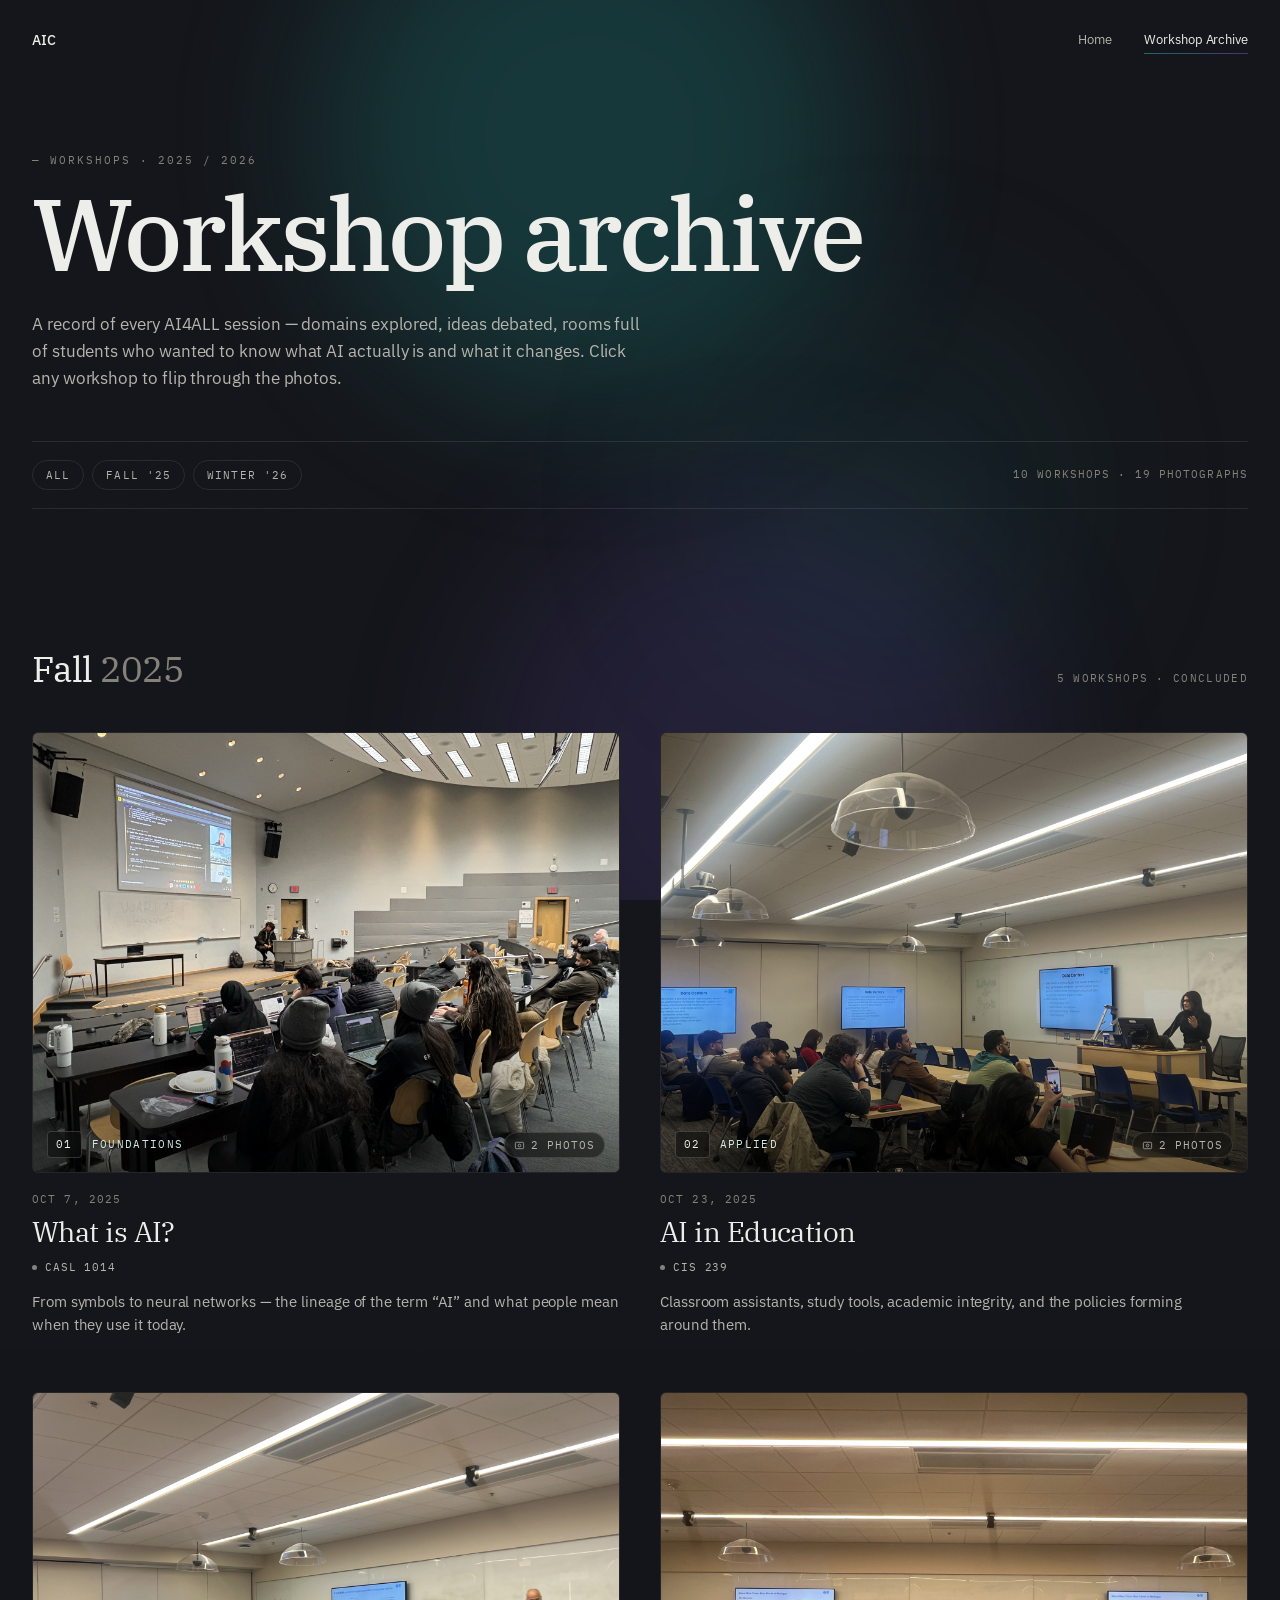
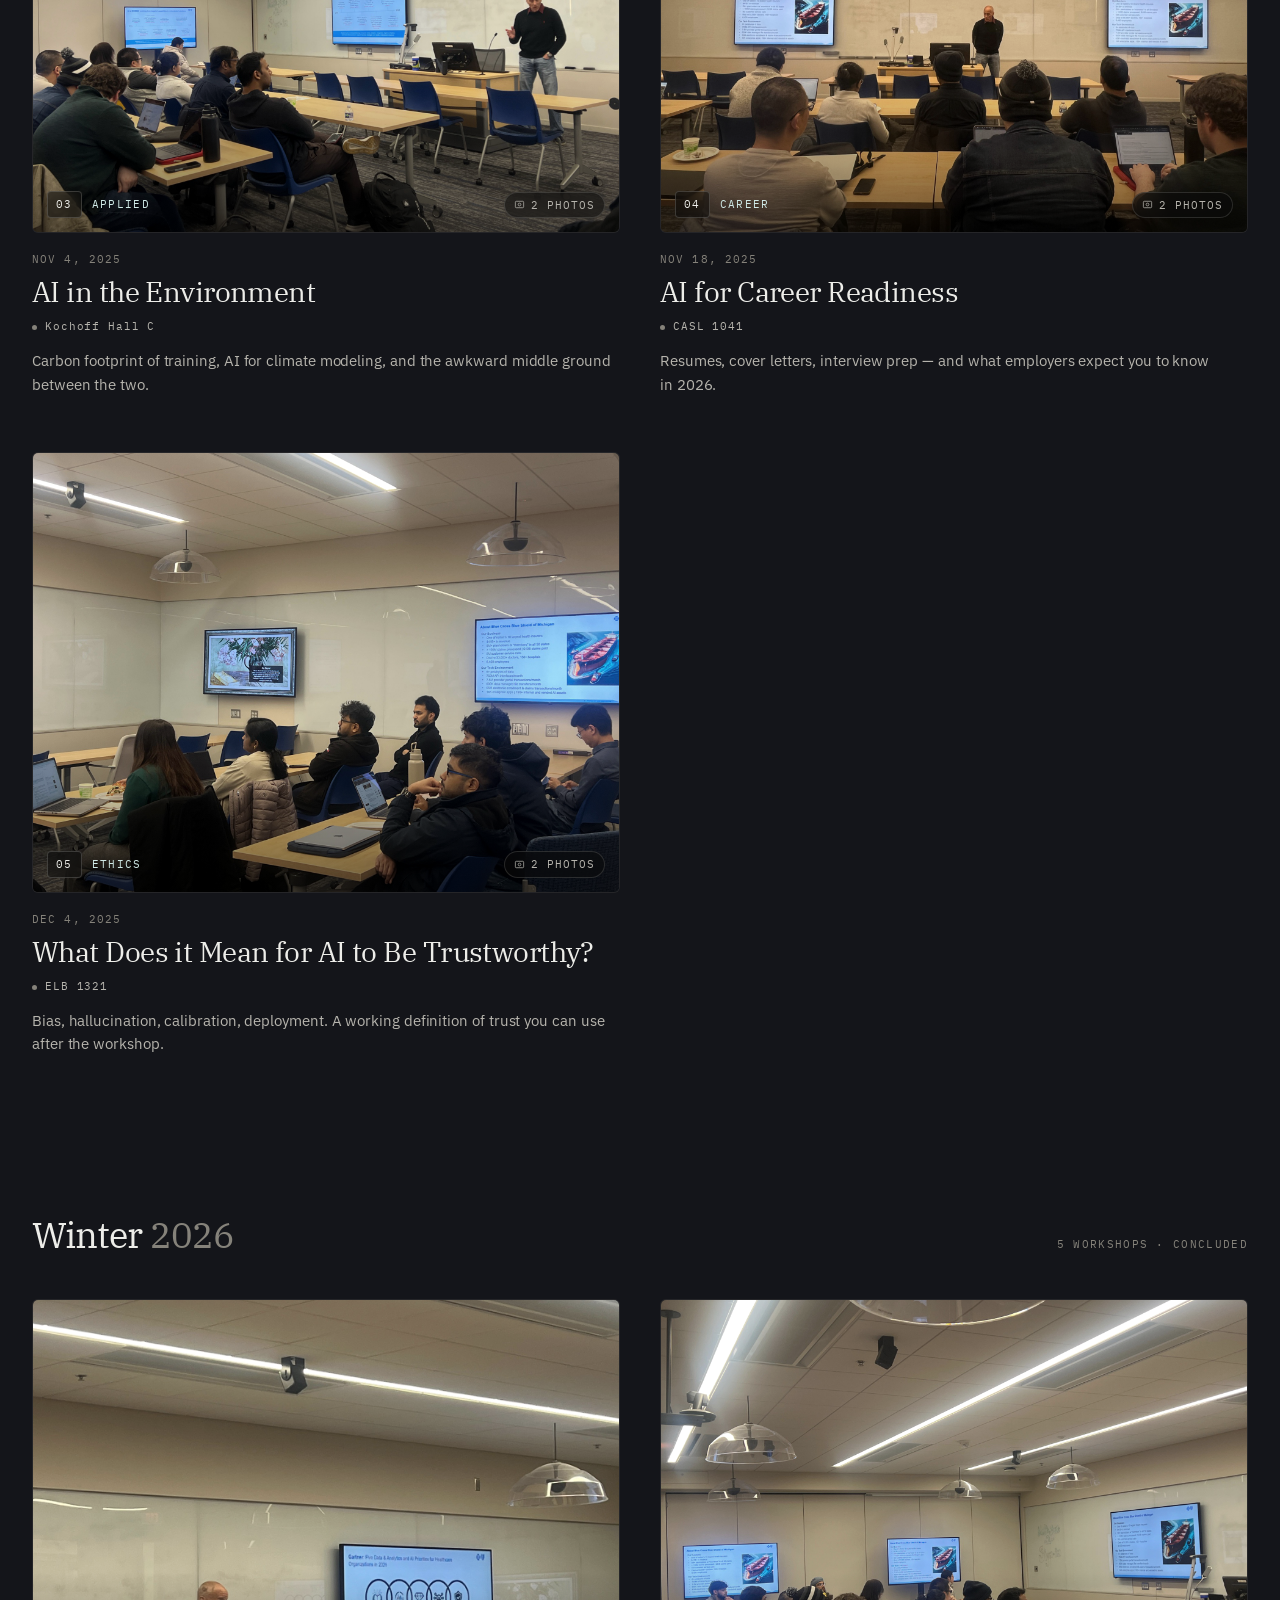
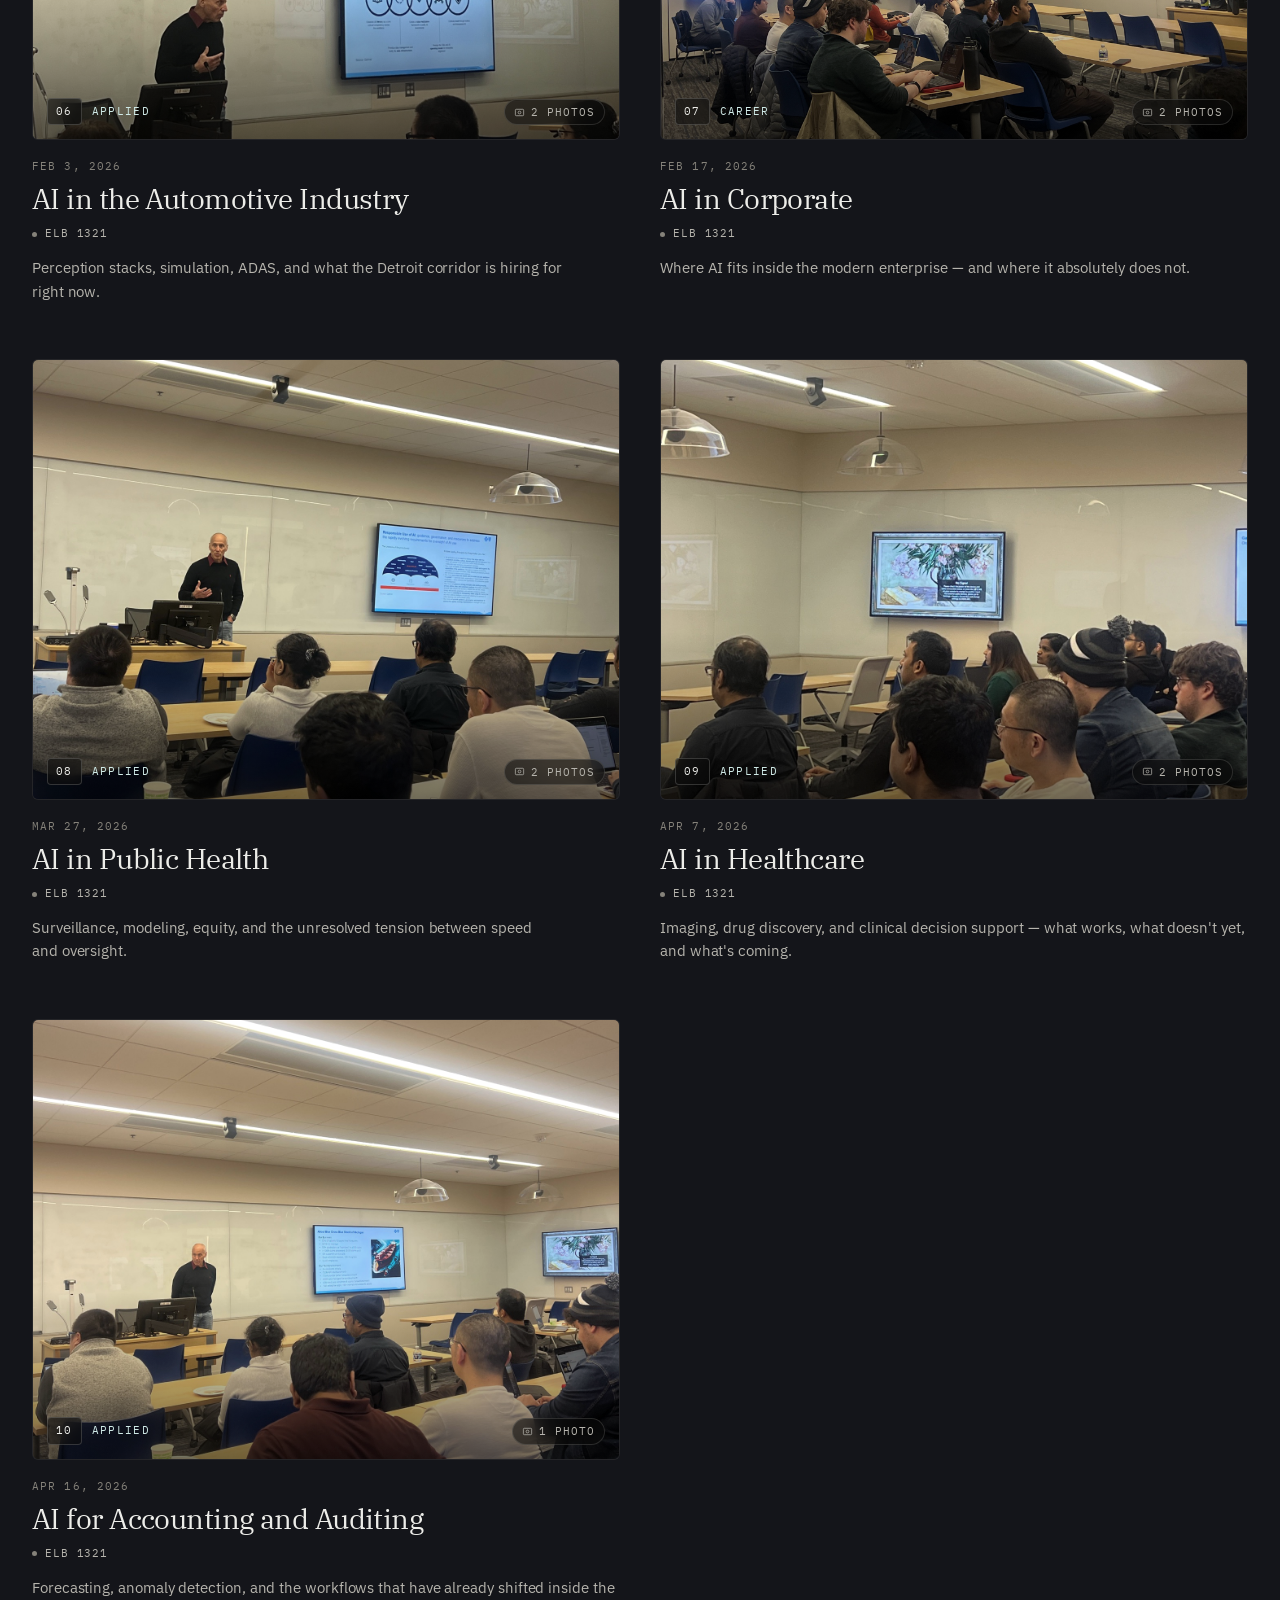
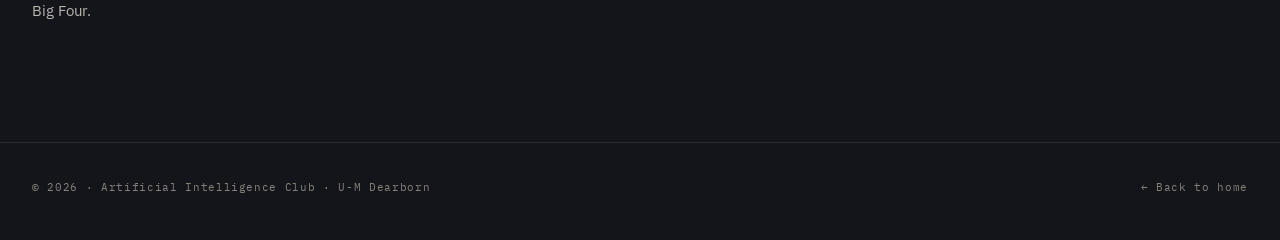
==== commit 47ed976c: "Polish AIC interactions and accessibility" ====
--- a/archive.html
+++ b/archive.html
@@ -3,7 +3,10 @@
 <head>
 <meta charset="utf-8" />
 <meta name="viewport" content="width=device-width,initial-scale=1" />
+<meta name="description" content="A photo archive of Artificial Intelligence Club workshops at the University of Michigan-Dearborn." />
+<meta name="theme-color" content="#14151a" />
 <title>Workshop Archive — AIC</title>
+<script>document.documentElement.classList.add('js');</script>
 <link rel="preconnect" href="https://fonts.googleapis.com" />
 <link rel="preconnect" href="https://fonts.gstatic.com" crossorigin />
 <link href="https://fonts.googleapis.com/css2?family=IBM+Plex+Mono:wght@400;500&family=IBM+Plex+Sans:ital,wght@0,300;0,400;0,500;0,600;1,400&family=IBM+Plex+Serif:ital,wght@0,400;0,500;0,600;1,400&display=swap" rel="stylesheet" />
@@ -19,7 +22,7 @@
     --bg-2:#1a1b21;
     --ink: var(--aic-off);
     --ink-dim:#b6b4ad;
-    --ink-faint:#76746e;
+    --ink-faint:#85827a;
     --line:rgba(237,237,233,.10);
     --line-strong:rgba(237,237,233,.22);
 
@@ -212,6 +215,10 @@
     position:relative;
   }
   .card:hover{ transform: translateY(-3px); }
+  .card:focus-visible{
+    outline:2px solid var(--aic-teal);
+    outline-offset:7px;
+  }
 
   .card .media{
     position:relative;
@@ -330,8 +337,23 @@
   .foot-inner a:hover{ color:var(--ink); }
 
   /* reveal */
-  .reveal{ opacity:0; transform:translateY(12px); transition: opacity .8s ease, transform .8s ease; }
-  .reveal.in{ opacity:1; transform:none; }
+  .reveal{ opacity:1; transform:none; }
+  .js .reveal{ opacity:0; transform:translateY(12px); transition: opacity .8s ease, transform .8s ease; }
+  .js .reveal.in{ opacity:1; transform:none; }
+
+  a:focus-visible,
+  button:focus-visible{
+    outline:2px solid var(--aic-teal);
+    outline-offset:4px;
+  }
+  @media (prefers-reduced-motion:reduce){
+    *,*::before,*::after{
+      animation-duration:.01ms !important;
+      animation-iteration-count:1 !important;
+      transition-duration:.01ms !important;
+    }
+    .js .reveal{ opacity:1; transform:none; }
+  }
 
   ::selection{ background:var(--aic-teal); color:var(--aic-obsidian); }
 
@@ -415,7 +437,7 @@
     <a class="brand" href="AI4ALL.html"><span class="brand-name">AIC</span></a>
     <div class="nav-links">
       <a href="AI4ALL.html">Home</a>
-      <a href="archive.html" class="current">Workshop Archive</a>
+      <a href="archive.html" class="current" aria-current="page">Workshop Archive</a>
     </div>
   </div>
 </nav>
@@ -431,10 +453,10 @@
     </p>
 
     <div class="filter-bar reveal">
-      <div class="filters" role="tablist">
-        <button class="chip" data-filter="all" aria-selected="true">All</button>
-        <button class="chip" data-filter="fall25" aria-selected="false">Fall '25</button>
-        <button class="chip" data-filter="winter26" aria-selected="false">Winter '26</button>
+      <div class="filters" role="group" aria-label="Filter workshops by term">
+        <button class="chip" data-filter="all" aria-pressed="true">All</button>
+        <button class="chip" data-filter="fall25" aria-pressed="false">Fall '25</button>
+        <button class="chip" data-filter="winter26" aria-pressed="false">Winter '26</button>
       </div>
       <div class="count" id="count">10 workshops · 19 photographs</div>
     </div>
@@ -469,7 +491,7 @@
 </footer>
 
 <!-- Lightbox -->
-<div class="lightbox" id="lightbox" aria-hidden="true">
+<div class="lightbox" id="lightbox" aria-hidden="true" role="dialog" aria-modal="true" aria-labelledby="lb-title" tabindex="-1">
   <div class="frame">
     <button class="close" id="lb-close" aria-label="Close">
       <svg width="14" height="14" viewBox="0 0 24 24" fill="none" stroke="currentColor" stroke-width="2"><path d="M6 6l12 12M18 6l-12 12"/></svg>
@@ -548,6 +570,18 @@
   /* gallery strip removed */
   const stripEl = null;
 
+  document.querySelectorAll('.card').forEach(card => {
+    card.setAttribute('role', 'button');
+    card.setAttribute('tabindex', '0');
+    card.setAttribute('aria-label', 'Open workshop photo gallery');
+    card.addEventListener('keydown', (e) => {
+      if(e.key === 'Enter' || e.key === ' '){
+        e.preventDefault();
+        card.click();
+      }
+    });
+  });
+
   /* card hover photo cycling */
   document.querySelectorAll('.card').forEach(card => {
     const imgs = card.querySelectorAll('.media .img');
@@ -571,7 +605,7 @@
   document.querySelectorAll('.chip').forEach(chip => {
     chip.addEventListener('click', () => {
       document.querySelectorAll('.chip').forEach(c =>
-        c.setAttribute('aria-selected', c === chip ? 'true' : 'false'));
+        c.setAttribute('aria-pressed', c === chip ? 'true' : 'false'));
       const f = chip.dataset.filter;
       document.querySelectorAll('.term-section').forEach(t => {
         const k = t.dataset.term;
@@ -589,6 +623,7 @@
   let currentSet = []; // array of photo nums
   let currentMeta = { title:'', sub:'' };
   let curIdx = 0;
+  let lastFocusedCard = null;
   const imgEls = [];
 
   function buildLB(){
@@ -621,11 +656,13 @@
     lb.classList.add('open');
     lb.setAttribute('aria-hidden', 'false');
     document.body.style.overflow = 'hidden';
+    document.getElementById('lb-close').focus();
   }
   function closeLB(){
     lb.classList.remove('open');
     lb.setAttribute('aria-hidden', 'true');
     document.body.style.overflow = '';
+    lastFocusedCard?.focus();
   }
   document.getElementById('lb-close').addEventListener('click', closeLB);
   document.getElementById('lb-prev').addEventListener('click', () => show(curIdx - 1));
@@ -636,11 +673,28 @@
     if(e.key === 'Escape') closeLB();
     if(e.key === 'ArrowLeft') show(curIdx - 1);
     if(e.key === 'ArrowRight') show(curIdx + 1);
+    if(e.key === 'Tab'){
+      const controls = [
+        document.getElementById('lb-close'),
+        document.getElementById('lb-prev'),
+        document.getElementById('lb-next'),
+      ];
+      const first = controls[0];
+      const last = controls[controls.length - 1];
+      if(e.shiftKey && document.activeElement === first){
+        e.preventDefault();
+        last.focus();
+      } else if(!e.shiftKey && document.activeElement === last){
+        e.preventDefault();
+        first.focus();
+      }
+    }
   });
 
   // open from a card
   document.querySelectorAll('.card').forEach(card => {
     card.addEventListener('click', () => {
+      lastFocusedCard = card;
       const term = card.dataset.term;
       const i = +card.dataset.idx;
       const data = (term === 'fall25' ? fall25 : winter26)[i];
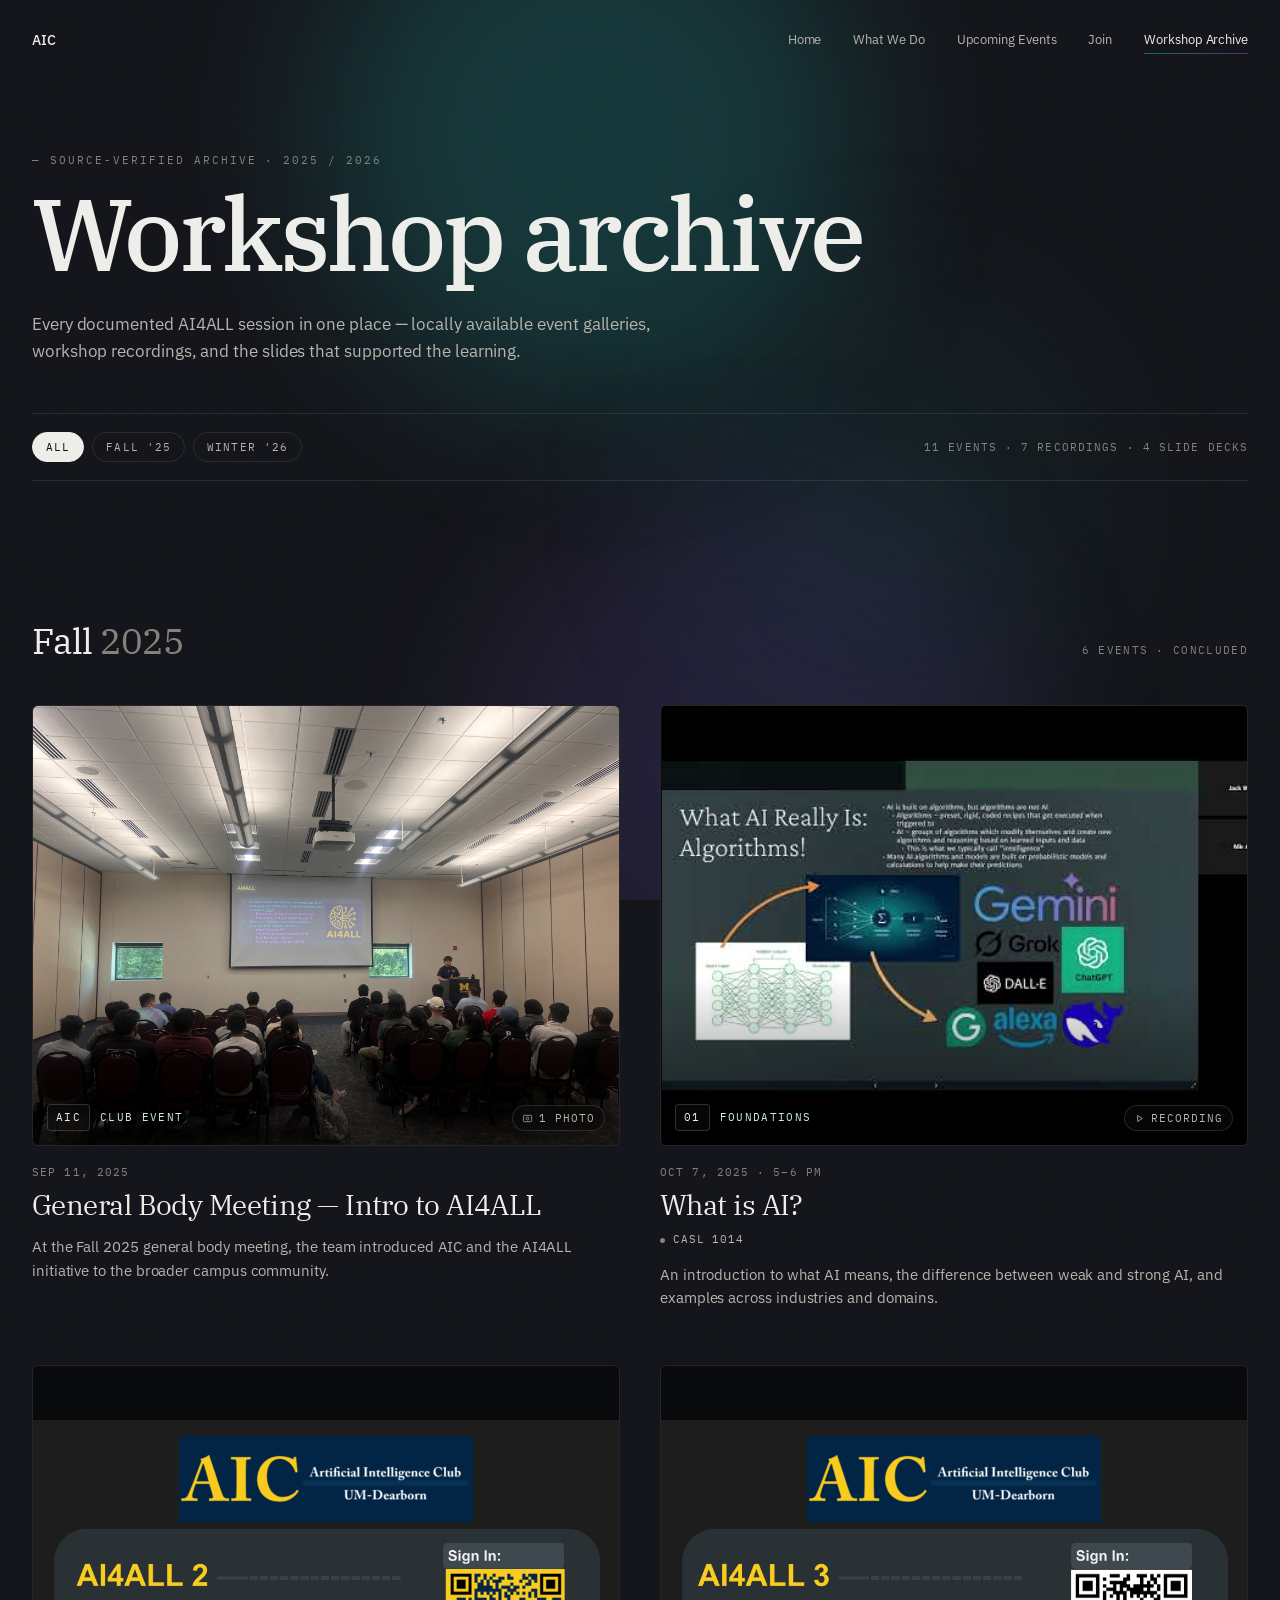
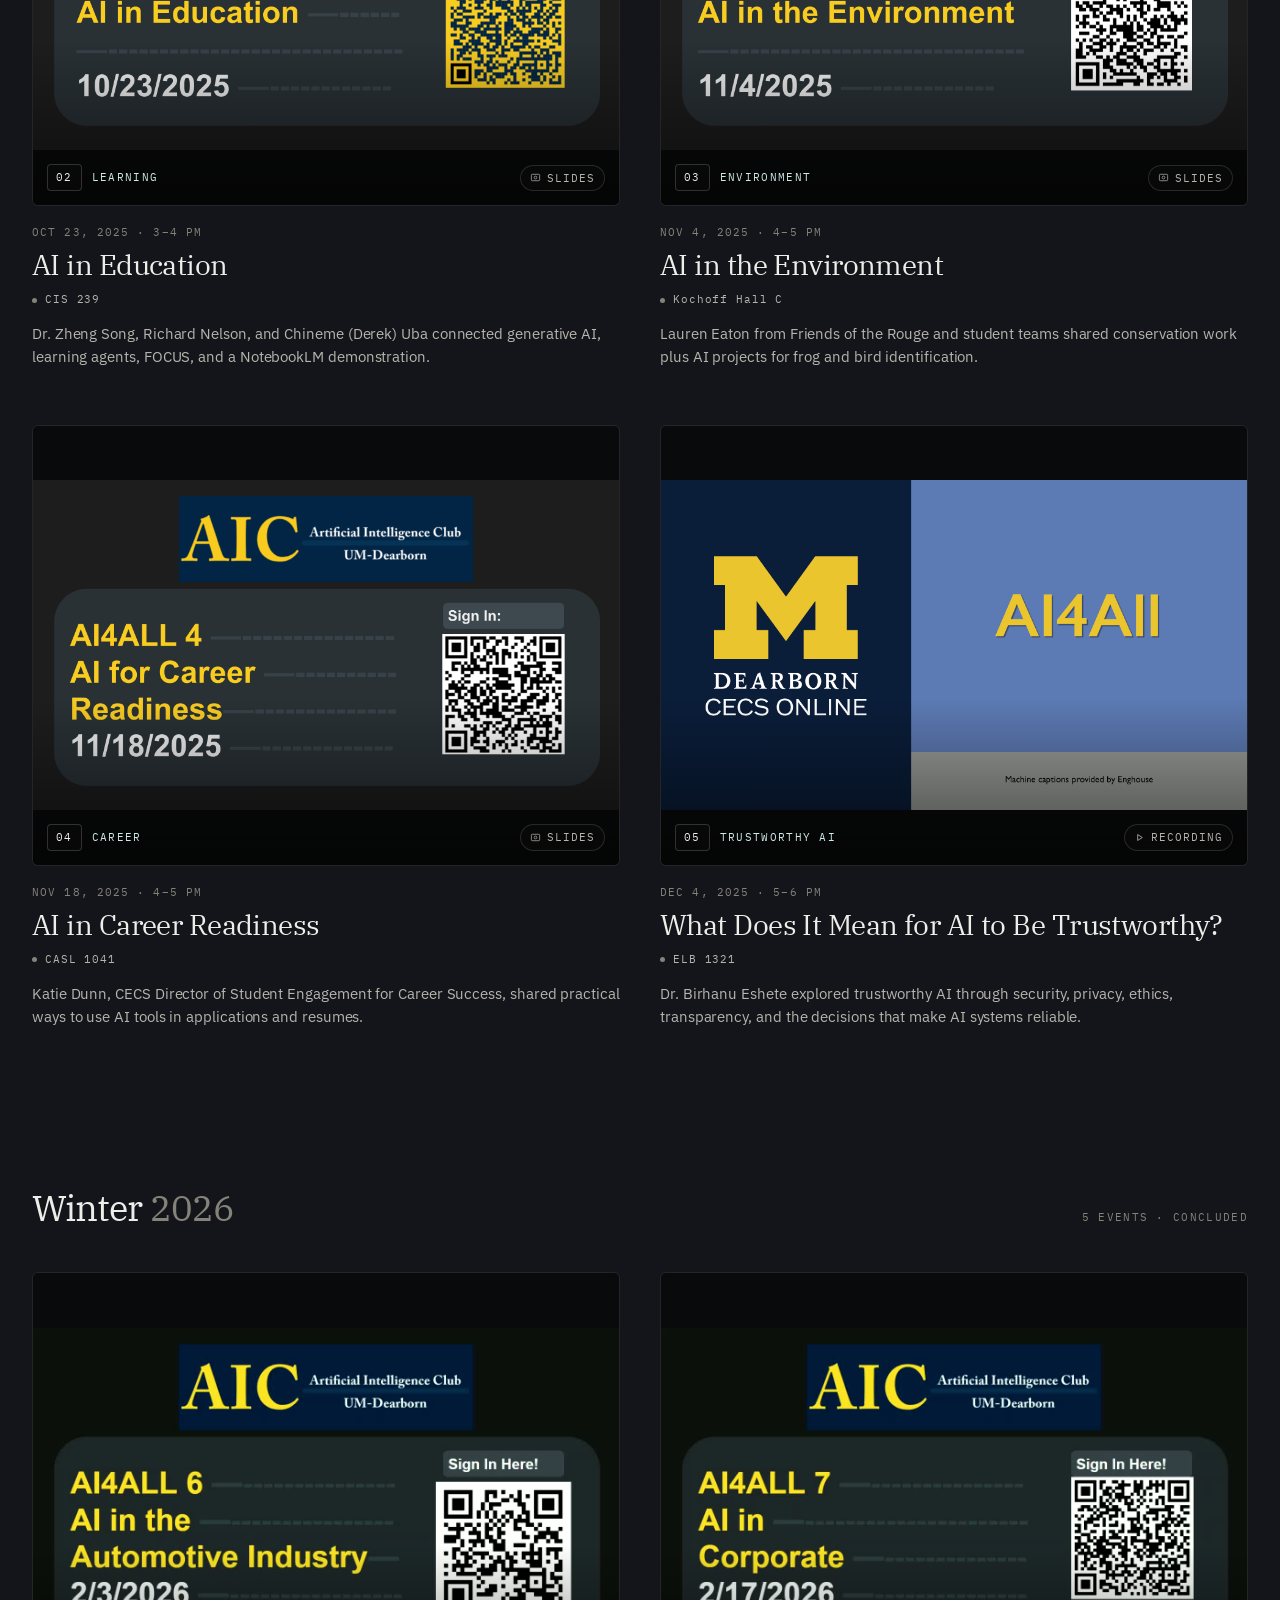
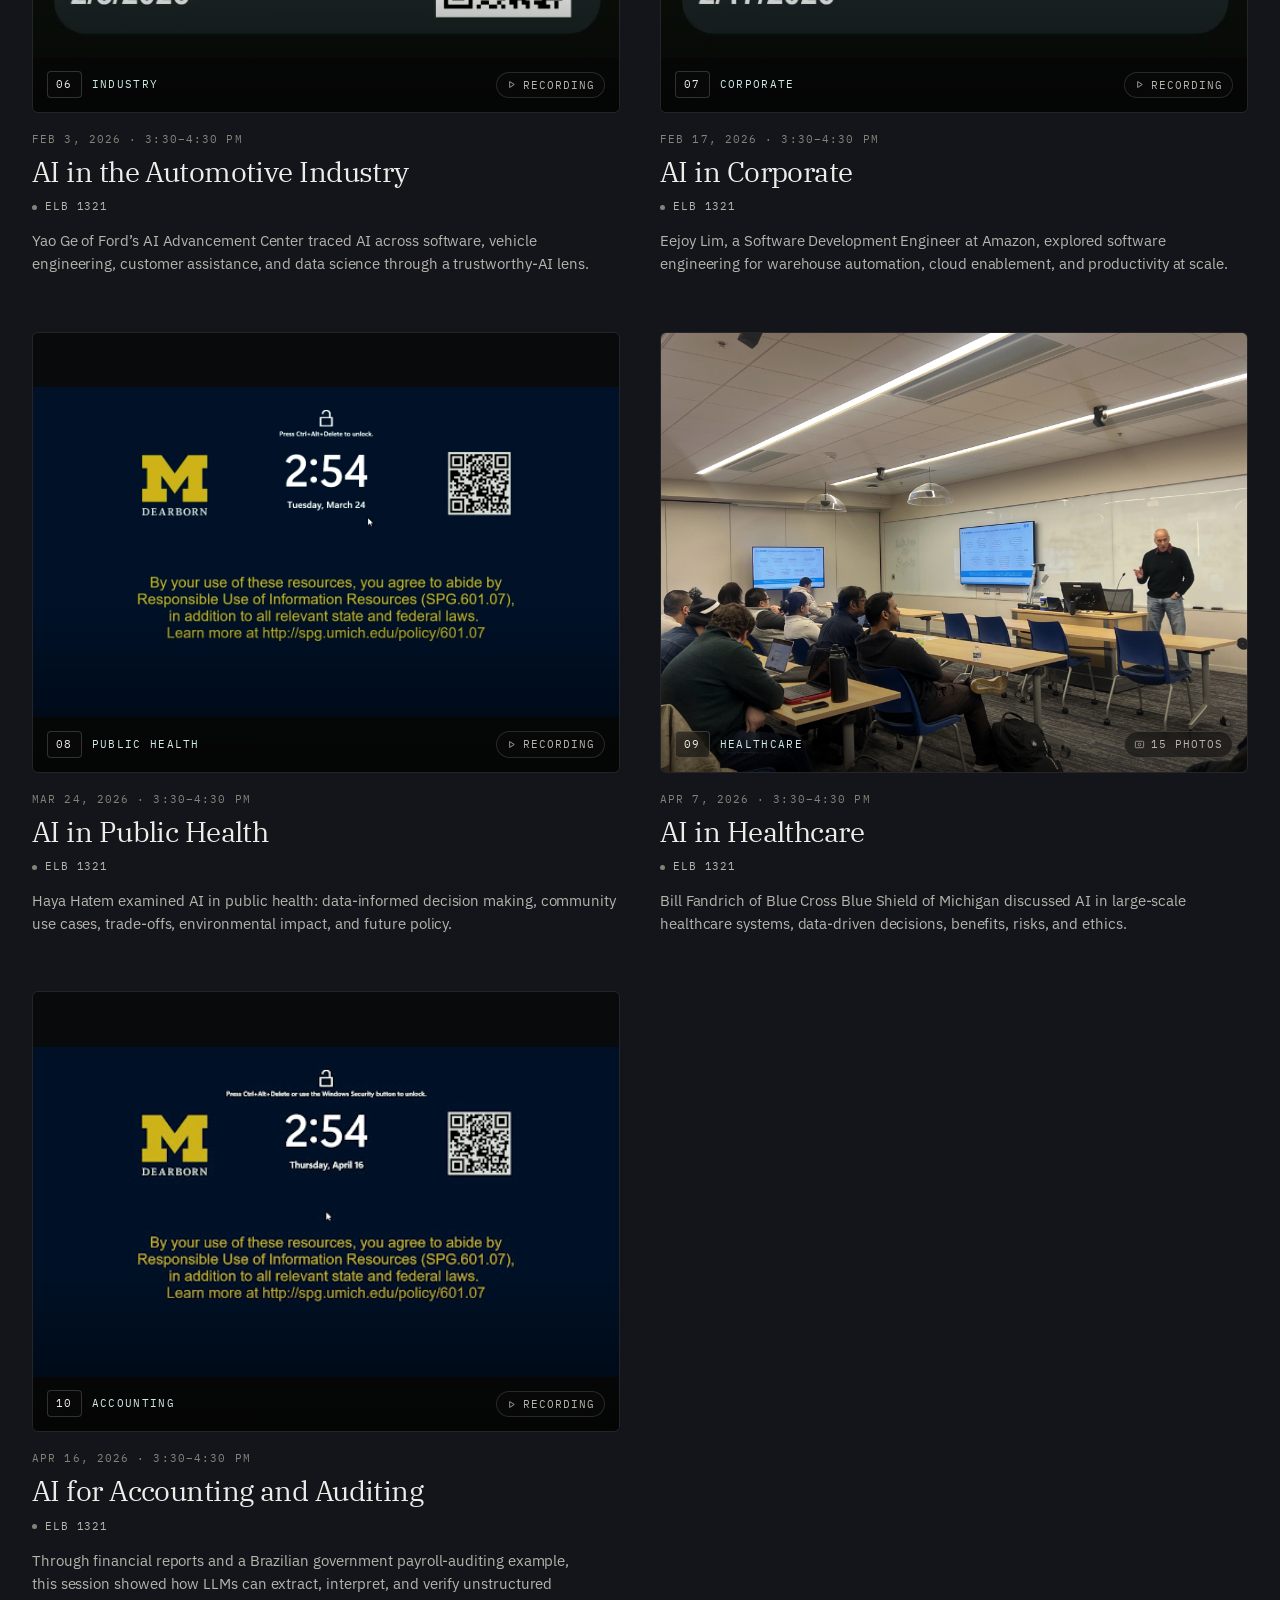
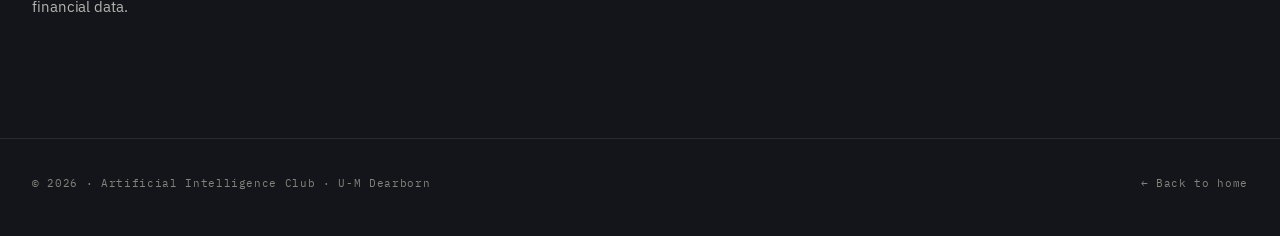
==== commit 92a9ce8a: "Refresh AIC website and workshop archive Publish the refreshed home page, Events page, and source-ve" ====
--- a/archive.html
+++ b/archive.html
@@ -3,7 +3,7 @@
 <head>
 <meta charset="utf-8" />
 <meta name="viewport" content="width=device-width,initial-scale=1" />
-<meta name="description" content="A photo archive of Artificial Intelligence Club workshops at the University of Michigan-Dearborn." />
+<meta name="description" content="The source-verified archive of AIC's AI4ALL workshops and recordings at the University of Michigan-Dearborn." />
 <meta name="theme-color" content="#14151a" />
 <title>Workshop Archive — AIC</title>
 <script>document.documentElement.classList.add('js');</script>
@@ -133,6 +133,17 @@
   .nav-links a:hover::after{ transform:scaleX(1); }
   .nav-links a.current{ color:var(--ink); }
   .nav-links a.current::after{ transform:scaleX(1); opacity:.55; }
+  @media (max-width:800px){
+    nav.top{ padding-top:20px; }
+    .nav-inner{ align-items:flex-start; gap:18px; }
+    .nav-links{ gap:10px 16px; flex-wrap:wrap; justify-content:flex-end; }
+    .nav-links a{ font-size:12px; }
+    .brand-name{ font-size:13px; }
+  }
+  @media (max-width:460px){
+    .nav-inner{ flex-direction:column; align-items:center; }
+    .nav-links{ justify-content:center; }
+  }
 
   /* hero */
   header.page{
@@ -175,7 +186,7 @@
     transition: all .2s ease;
   }
   .chip:hover{ color:var(--ink); border-color:var(--line-strong); }
-  .chip[aria-selected="true"]{
+  .chip[aria-pressed="true"]{
     background:var(--ink); color:var(--aic-obsidian); border-color:var(--ink);
   }
   .count{
@@ -228,6 +239,39 @@
     background:#0e0f12;
     border:1px solid var(--line);
   }
+  .card .media.resource-media{
+    background:
+      radial-gradient(circle at 82% 14%, rgba(107,79,187,.38), transparent 37%),
+      radial-gradient(circle at 12% 86%, rgba(32,178,170,.2), transparent 42%),
+      linear-gradient(135deg, #171a29, #0d1019 62%, #111323);
+  }
+  .resource-cover{
+    position:absolute; inset:0; z-index:1;
+    display:flex; flex-direction:column; justify-content:flex-end; align-items:flex-start;
+    padding:28px;
+    background:
+      linear-gradient(135deg, transparent 0 48%, rgba(255,255,255,.035) 48% 49%, transparent 49% 100%),
+      repeating-linear-gradient(45deg, transparent 0 24px, rgba(255,255,255,.025) 24px 25px);
+  }
+  .resource-cover::before{
+    content:""; width:42px; height:42px; margin-bottom:auto;
+    border:1px solid rgba(237,237,233,.3); border-radius:50%;
+    background:rgba(12,12,11,.28);
+  }
+  .resource-cover--video::before{
+    background:
+      linear-gradient(30deg, transparent 43%, var(--ink) 44% 56%, transparent 57%),
+      rgba(12,12,11,.28);
+  }
+  .resource-cover__eyebrow{
+    font-family:var(--mono); font-size:10px; line-height:1;
+    letter-spacing:.14em; text-transform:uppercase; color:var(--ink-dim);
+  }
+  .resource-cover__title{
+    margin-top:9px; max-width:28ch;
+    font-family:var(--serif); font-size:clamp(24px,2.3vw,34px);
+    line-height:1.03; letter-spacing:-.025em; color:var(--ink);
+  }
   .card .media .img{
     position:absolute; inset:0;
     background-size:cover; background-position:center;
@@ -238,6 +282,13 @@
   }
   .card .media .img.on{ opacity:1; transform:scale(1); }
   .card:hover .media .img.on{ transform:scale(1.05); }
+  /* Preserve every edge of source recording and slide title cards. */
+  .card .media .img.poster{
+    background-color:#0b0c0e;
+    background-repeat:no-repeat;
+    background-size:contain;
+  }
+  .card:hover .media .img.poster.on{ transform:scale(1); }
   /* purple shine border on hover */
   .card .media::after{
     content:"";
@@ -363,28 +414,47 @@
     background:rgba(8,8,9,.92);
     backdrop-filter: blur(20px);
     -webkit-backdrop-filter: blur(20px);
-    display:none; align-items:center; justify-content:center;
-    padding:48px 24px;
+    display:none; align-items:flex-start; justify-content:center;
+    overflow-y:auto;
+    padding:64px 24px 40px;
   }
   .lightbox.open{ display:flex; }
   .lightbox .frame{
     position:relative;
     max-width:1100px; width:100%;
-    max-height:calc(100vh - 96px);
-    display:grid; grid-template-rows:1fr auto;
-    gap:16px;
-  }
+    margin:auto;
+  }
+  .lightbox .mode-buttons{
+    display:flex; flex-wrap:wrap; gap:8px;
+    margin:0 0 14px;
+  }
+  .lightbox .mode-button{
+    appearance:none; border:1px solid var(--line-strong);
+    border-radius:999px; padding:8px 12px;
+    background:rgba(12,12,11,.72); color:var(--ink-dim);
+    font-family:var(--mono); font-size:10px; line-height:1;
+    letter-spacing:.1em; text-transform:uppercase; cursor:pointer;
+    transition:background .2s ease, border-color .2s ease, color .2s ease;
+  }
+  .lightbox .mode-button:hover,
+  .lightbox .mode-button[aria-selected="true"]{
+    background:rgba(107,79,187,.18); border-color:rgba(151,127,228,.7); color:var(--ink);
+  }
+  .lightbox .mode-button[hidden]{ display:none; }
   .lightbox .stage{
     position:relative;
     border-radius:8px; overflow:hidden;
     background:#0a0a0d;
     border:1px solid var(--line);
-    min-height:55vh;
-  }
+    aspect-ratio:16 / 10;
+    min-height:0;
+  }
+  .lightbox .stage[hidden], .lightbox .resource[hidden]{ display:none; }
   .lightbox .stage img{
     position:absolute; inset:0;
     width:100%; height:100%; object-fit:contain;
-    opacity:0; transition: opacity .35s ease;
+    opacity:0; z-index:1; pointer-events:none;
+    transition: opacity .35s ease;
   }
   .lightbox .stage img.on{ opacity:1; }
   .lightbox .meta{
@@ -398,7 +468,7 @@
     width:44px; height:44px; border-radius:50%;
     background:rgba(12,12,11,.6); border:1px solid var(--line-strong);
     color:var(--ink); display:flex; align-items:center; justify-content:center;
-    cursor:pointer; transition: all .2s ease;
+    cursor:pointer; z-index:2; transition: all .2s ease;
   }
   .lightbox .nav-btn:hover{ background:rgba(107,79,187,.18); border-color:rgba(107,79,187,.6); }
   .lightbox .prev{ left:14px; }
@@ -420,6 +490,34 @@
     transition: background .25s ease, transform .25s ease;
   }
   .lightbox .dots span.on{ background:var(--ink); transform:scale(1.4); }
+  .lightbox .resource{
+    border:1px solid var(--line); border-radius:8px; overflow:hidden;
+    background:#0a0a0d;
+  }
+  .lightbox .resource iframe{
+    display:block; width:100%; aspect-ratio:16 / 9; border:0;
+    background:#0a0a0d;
+  }
+  .lightbox .resource-fallback{
+    display:flex; align-items:center; justify-content:space-between; gap:14px;
+    padding:13px 16px; border-top:1px solid var(--line);
+    color:var(--ink-dim); font-size:13px; line-height:1.45;
+  }
+  .lightbox .resource-fallback a{
+    color:var(--ink); font-family:var(--mono); font-size:10px;
+    letter-spacing:.09em; text-transform:uppercase; white-space:nowrap;
+  }
+  .lightbox .resource-fallback a:hover{ color:var(--aic-teal); }
+  .lightbox .empty-media{
+    min-height:270px; display:grid; place-items:center; padding:32px;
+    color:var(--ink-dim); font-size:15px; text-align:center;
+  }
+  @media (max-width:560px){
+    .lightbox{ padding:58px 14px 28px; }
+    .lightbox .close{ right:0; }
+    .lightbox .resource-fallback{ align-items:flex-start; flex-direction:column; }
+    .lightbox .meta .title{ font-size:19px; }
+  }
 
 </style>
 </head>
@@ -437,6 +535,9 @@
     <a class="brand" href="AI4ALL.html"><span class="brand-name">AIC</span></a>
     <div class="nav-links">
       <a href="AI4ALL.html">Home</a>
+      <a href="AI4ALL.html#what-we-do">What We Do</a>
+      <a href="events.html">Upcoming Events</a>
+      <a href="AI4ALL.html#join">Join</a>
       <a href="archive.html" class="current" aria-current="page">Workshop Archive</a>
     </div>
   </div>
@@ -444,12 +545,11 @@
 
 <header class="page">
   <div class="wrap">
-    <div class="eyebrow reveal">— Workshops · 2025 / 2026</div>
+    <div class="eyebrow reveal">— Source-verified archive · 2025 / 2026</div>
     <h1 class="title reveal">Workshop archive</h1>
     <p class="lede reveal">
-      A record of every AI4ALL session — domains explored, ideas debated, rooms full of
-      students who wanted to know what AI actually is and what it changes. Click any
-      workshop to flip through the photos.
+      Every documented AI4ALL session in one place — locally available event galleries,
+      workshop recordings, and the slides that supported the learning.
     </p>
 
     <div class="filter-bar reveal">
@@ -458,7 +558,7 @@
         <button class="chip" data-filter="fall25" aria-pressed="false">Fall '25</button>
         <button class="chip" data-filter="winter26" aria-pressed="false">Winter '26</button>
       </div>
-      <div class="count" id="count">10 workshops · 19 photographs</div>
+      <div class="count" id="count">11 events · 7 recordings · 4 slide decks</div>
     </div>
   </div>
 </header>
@@ -467,7 +567,7 @@
   <div class="wrap">
     <div class="term-head reveal">
       <div class="term-title">Fall <span class="year">2025</span></div>
-      <div class="term-meta">5 workshops · concluded</div>
+      <div class="term-meta">6 events · concluded</div>
     </div>
     <div class="grid" id="fall25-grid"></div>
   </div>
@@ -477,7 +577,7 @@
   <div class="wrap" style="margin-top:80px;">
     <div class="term-head reveal">
       <div class="term-title">Winter <span class="year">2026</span></div>
-      <div class="term-meta">5 workshops · concluded</div>
+      <div class="term-meta">5 events · concluded</div>
     </div>
     <div class="grid" id="winter26-grid"></div>
   </div>
@@ -496,6 +596,7 @@
     <button class="close" id="lb-close" aria-label="Close">
       <svg width="14" height="14" viewBox="0 0 24 24" fill="none" stroke="currentColor" stroke-width="2"><path d="M6 6l12 12M18 6l-12 12"/></svg>
     </button>
+    <div class="mode-buttons" id="lb-modes" role="tablist" aria-label="Workshop materials"></div>
     <div class="stage" id="lb-stage">
       <button class="nav-btn prev" id="lb-prev" aria-label="Previous">
         <svg width="16" height="16" viewBox="0 0 24 24" fill="none" stroke="currentColor" stroke-width="1.8"><path d="M15 18l-6-6 6-6"/></svg>
@@ -504,6 +605,7 @@
         <svg width="16" height="16" viewBox="0 0 24 24" fill="none" stroke="currentColor" stroke-width="1.8"><path d="M9 6l6 6-6 6"/></svg>
       </button>
     </div>
+    <div class="resource" id="lb-resource" hidden></div>
     <div class="meta">
       <div>
         <div class="title" id="lb-title">—</div>
@@ -515,6 +617,9 @@
 </div>
 
 <script>
+  // Legacy generic image assignments are retained below only as an inactive reference.
+  // The source-verified renderer begins after this block.
+  if(false){
   /* Workshop data */
   const fall25 = [
     { n:1,  title:"What is AI?",                                       tag:"Foundations", date:"Oct 7, 2025",  room:"CASL 1014",      blurb:"From symbols to neural networks — the lineage of the term \u201CAI\u201D and what people mean when they use it today.", photos:[1,2] },
@@ -713,6 +818,468 @@
     entries.forEach(e => { if(e.isIntersecting){ e.target.classList.add('in'); io.unobserve(e.target); } });
   }, { threshold: 0.06 });
   document.querySelectorAll('.reveal').forEach(el => io.observe(el));
+  }
+
+  /* Source-verified workshop archive */
+  // The original Google Sites gallery files require a signed campus session and cannot
+  // be reliably hotlinked. Retain the source manifest as a reference only; the site
+  // renders locally stored, event-verified media below.
+  const restrictedSourcePhotoSets = {
+    gbm: [
+      'https://sites.google.com/sites-images-rt/AGugd53OVdYcvht88KoYg_aJB2Ike_Kqzv8BF4CSQUj0vNpfgGrON72AyDRyQy1NfOz5r3WXwSO9emFCXRS8ZYWJ23BAh-gonfg_2yq8wNTPyX8iNwOGF4BaZRil-QFMSKcQtmc3DjIoSOnj3TswzkWWEgSJB-y6gkppLFEZWqY7l7jswnL_ZoS3wgAhf2rskD8=s2048',
+      'https://sites.google.com/sites-images-rt/AGugd50stNdNOA9Pj62jSCJged_h11Q0_vRGtyqj2Md7DaDNbMyUEIkauqoyNJfq14Jms8TfE2IORhf_OQ5HFdWn4HFCxY5fBV8RDnu0eN_cEP3i6HCg4ke6pl-Jj7VfcgE_jym2cTTA7UYGFkowR4BFZQswMhthdczSOEDJ0AI_JrvFjOX81D41G6hniOzFbAa8-g=s2048',
+      'https://sites.google.com/sites-images-rt/AGugd50fO1MuQKAuzlq_qEx_tiydYLqEn8ZfTUMmwJ_6iqWm4sOwQc2Lc4EDhDqjcGZNwBOo2tgvIZx95Zr3gq7A4TZO2aFp5iQ3qneAwXLM1Pf--bXxjPncLsxEsc3la0MTFdAKk4FiwOn7RjntiWady_ah0SRSJazyvMxodn3NrUvHJiA4Fbc79EO2G8MvH78=s2048',
+      'https://sites.google.com/sites-images-rt/AGugd50o7jGA_EVbrUyOMsMIrinm0oNCubz8qV386bqZ-m4YAigbssiNSWU2RA5bAf4FNXCLaIx_QMl-Jy1jCCPIfVML2IhzJNsVj_73lQFp1TARUKkEuITXOuq0G428c5VIIZv_S8QUOa18XPQ3evzLmWdbyTWKgV_owUqhPeq95TaOPOZ9W1E6Np1yjuBQKcxsVw=s2048',
+      'https://sites.google.com/sites-images-rt/AGugd526R0IvhxXgMx0VbHhvogZSK5_-p0XbIlFlSJ_2JyrFC6Ow5EJXETW0-b-G7G8mfhDAPD2V7KE3gA5kfXEpoEx78yAIlpA1i0htEqmBhgZ96Z21fgoC0NHlWJ3v7QisN5zND5u2ndwuVbpzy--iSDaOrUvSC9zQk1DQ6OI0MqAyBPL9Zngt6FOH62hrDLg=s2048',
+    ],
+    one: [
+      'https://sites.google.com/sites-images-rt/AGugd51JzJ1W6MFoAyzCZj-UFlLKXhdUS1_CZvx7qDexc55JuWXs03Lx3BrSeKsDStGYyqY51qKjz7j819pNUQb8uer6kHe71fgKVw3GLUCFmCf4JtnPvLeaimt5yW3Qx7ERpw4YWioNtklm8lSvm6JB462ZlD_BVgtfJlg_C7LPs-8dzA27HaSqOEdwd6BYdBw=s2048',
+      'https://sites.google.com/sites-images-rt/AGugd53XhYUKyBCHRno0NMfbfQuXfuWGlaPlB2F50c1V0yGs3xCezSGdy7OUrde44DlcZMmExcgrGhMLa1yXV291E6nPsz9FMw8dbaaI8ECuMmy8kyJLDUniMLItl7P0rcVmVdqc820T_if9H3W-EddCoi2kb3LkAJabQbHATyv_RL3scbNqaYHOk-fOSquc7nNgKg=s2048',
+      'https://sites.google.com/sites-images-rt/AGugd50r9gPuoF_1mkRxBfr9v7PcfGmKOb1UiSJn2V3406rSQTpN1Y3JntQ26oyqe5JfICqs3MWOBu10PXStuzvH7f7tbMvDlf5xqjGHpkJ9XDVe27JA3fQXRy0LsECJe_NYOwoeXGZ2E-PpnxUrG8_l6rVyAoiZYG1xGw1SOKhZUFb2GkgvhbBeSGzfGxLeM3--pw=s2048',
+      'https://sites.google.com/sites-images-rt/AGugd531Bo1qFXub0RHfcq2_tnrXjI_Tdu1Qu--NlSZxcT0lKFsYkKayAYJPkm2P4P7Yh3So4oyreu4IkjOMXtG2B8MztSDkYP-ikgVEukO9WL0WujLOVWHgBpf0keBR28HZdb84zCzrNjbn2xfiG4VVZmdWA9W4Fgj0EgOqzilIM90l3YdrN4vNhXtt4bbphjE6UA=s2048',
+    ],
+    two: [
+      'https://sites.google.com/sites-images-rt/AGugd53eSA-2JLFykPJi_EFckSKQcKgY_d8X_E3bFGs-5A_spnv8JOSK2N8u-WCssLjf9J7euPjDcAln1M4zTwlMQZuwVyvBTC_sm-_av5sV3hQhkZYskvzVeL7kMGEWJtIUPY4nVJ8xWPGRbIKAfq7x72EC8wsqZxbS7eyFn1sc7E6EdDnVcBELebpz7kq8fPE1-Q=s2048',
+      'https://sites.google.com/sites-images-rt/AGugd50m814hoIbdRPivdZCN1S0eSxYzeSsSfZZZlXVco3PNyFCQfwVeyV3MrdxurfZFJszHPndoEiCBzhLur5rsSxCB-7KKOp1ZEJ3kfcAJHVQgZ8VI2VAGx4WH2P4qyR8nSsrqkExqo40E03vnjKD20m-2bq9bWTuqOdowavPPhLg2IsxyrBjM9T5U9iJ2NvdI4A=s2048',
+      'https://sites.google.com/sites-images-rt/AGugd51OvGgMDD2hEKoJmhhmacvHz8933G74SFAgV296kkjUKPURmFv1LPEQrnE2nZDkujlH9E7VxVpb0TPl_LUFnQ7K1kTw9RmJqE7-A5dMPt4hi8H-SrnRZR92x1PfkFlazqY73g88VnBNH1Dw9754cswtLBWCuIV3lZZgD-72sHXM-yZIskAN9W8EmVmWp9-tnA=s2048',
+      'https://sites.google.com/sites-images-rt/AGugd52jv5AlaR12p694wJUQ7fkwOs9jkNplJvqVvSjmEB1ES75fh-maOUNbOQ7J3ShPjvRAD3TcOr03Zbh_myKWzEjQHJ-ICgC1pLe_WN1Gm6ydut7U5Ji6g3qL_bHAP0IxYaszabok8ac_q7oGj3JmDTqwTU7O5aQK8j-2P5H5ftpWbTaUyHU7IU7E4NmjWLzb4A=s2048',
+    ],
+    three: [
+      'https://sites.google.com/sites-images-rt/AGugd53sd1i929vTy4WpuROrrMWrbRSE8WavanMk774szzT37-J2gLyuzWQl9V6c7sLiWSMLjnDnePlv6n2JhLh-_0BJRdvANREjx62n75FiD6ntFgSeCOB_epgUMEe_bzmr8ojZWT4xRxOXx6Ft0rsCEnAgHGlJx4I0aNq9LgD9iy8q7GmEIaSY-KK-7A2KSKmLJQ=s2048',
+      'https://sites.google.com/sites-images-rt/AGugd53BeK1GCu8JREC9rnhzgp7Eb1FptGpGz4rqT329YMeFRW8AMvAiZ4oMNOkk_8ihmqQclfg9MnrE4VL8yuFz_JAssLJHIJZKxmA9HwoFlGK6sNhcveQTAeMOr3O9i7bDUuWObbK2-P67whSLXbtjRCQcKiyGaPPZAf7bBK6LX5w8FRhv41sZsdlPRijLN5I=s2048',
+      'https://sites.google.com/sites-images-rt/AGugd539XApWQqJhB8zwTsy8yOQ14lVFxDevaShi0Y0-Av60o2X8QQEwovnAjW6Vn75_ccUvv5XU6XKMjmXLtwiO8Rckh7qz01reTeMGGG5Q7b36xiXgNHkV1ndIv-dzKLgdLxI-UlPC3JT4Masx3T-7knFGV0tmHfIwbKa9Xhjlq-wh17Yti9eL0PqRfIhp1Ht08g=s2048',
+      'https://sites.google.com/sites-images-rt/AGugd51n3WG_F2VeBvctx67x_M8aGdWr-0D1VUmi5Le3i3u58cfSQB-GId4MlQ5rLwVsvifh_gMwNGRvIy67DDIycm4B39cB4S48rArcGARKDHLrUKeMwIjjcVlTGpQ4n4YC01O6rhyiH456yNfKUgC0B35y6tDDvz6t4wR_pc0VYbiz26uVgjhJ2n0d0wLpI1GXpg=s2048',
+    ],
+    four: [
+      'https://sites.google.com/sites-images-rt/AGugd51uEiVgeDYlFo_LBtARSVVX7skssqD8-G96k0WKaQpe9M_D60pH5VjKOFvYjGarFMuFeH4YYlEye-lWkSofgKMteyOmreAc4EyZPz6WC9ppgkSA4F4enNhKbkOashg12Xk5tB1HxMldzvPav4-OB0sw4n1tCu3Ye5f-s7MXGn_9osYbPcCddcyKZtjSU1pnsQ=s2048',
+      'https://sites.google.com/sites-images-rt/AGugd519y4x0Lc_OMD7GrYroaof3JUMic6vbfHjlr3g9kh7YZ79jukdAi2vrl-hftmmBa2Qe_gTxKbZGdnlhYy4MG-H7s-EBJbK4U5psJPl422B8GqLkjQPY35okS9Jt_XcNk_mpJ3zCrHnP4yVhy6YbH9pER-cvF1Fxj0PxfyLzjkP8jRE2ZjEAsggrRs2YmqSMYw=s2048',
+      'https://sites.google.com/sites-images-rt/AGugd516aDlbIZQTu_ElYWbUvMj_aB_f2nN4En1RIO_czlVtGC2I6GsvtsjOUcL2ThN3OdtvDv72qyzSvGOiGf1Lpp1-CxPSj0gw4zhB4Zbtv5T6xI32pIH21GMZKcCQ0dWYVwmwtDEF9ONiUuFYCaOCPVdpwIQ3bOow0WKb0sghVj08oK7pDZP3yqQHeEjrAaXsPA=s2048',
+      'https://sites.google.com/sites-images-rt/AGugd51K4FeGEM8mEfzQ0pFK53walgzYSeYewXBZK2fHlzJ2pcZUZ2SkyyrRdYX2RR1Ap_UVyPZL4XlLVKK2f455wDeucDsflIcGnuLsQYkWFNTElU9nDgCITYBL-5R33xD6bxp1P20PNn3OiP_F1Aa7SHFIjPlnvMwz8Olh2t4OR01UubGmS3G2cDIohn_Ci7Z4gg=s2048',
+    ],
+    five: [
+      'https://sites.google.com/sites-images-rt/AGugd52zknGJ-SxNtRsj6eUo4O1XUsNlGMjH9aSIIBc-yM7xW5_MPHk9cYJgkwNLMH3eqeL06U1KLShWpQytyKzxN25soZsJgozmfFnw7CCA86dPFfm_UZOmnDDqUXnwfrq7fQHF9WzvVnrHJCN3PCR2_pEFJJoE3A5LZGiMy_HwgJOU_V9QGNABHqBj3Inc=s2048',
+      'https://sites.google.com/sites-images-rt/AGugd50qd7IbhvliBrX3gHqRX1vQ-pZtG74R581QRepW7jCOiljlBISRBvg8GSDODYNEG5fYHLOxNVXPQcpmwoa-_OgCAuT4D0a75xJ9Q731KaBwEHLTUZz-zk32d5qnDqPVYuK0qVTr3TuPhndNPFmfYvfFIsjYVyl8TLDr6pLrcXr34evnlyqNCAtuoVLjfo5zUw=s2048',
+      'https://sites.google.com/sites-images-rt/AGugd53t0K2p36Dvio099IZAFTDrNsRTMkGdpet7kfSAyjMbGb7TCXv7mfu4ZtDK5kZJLlb1EszQrd_xvkLn6Ut-YdyZ-4bBJKTeDd8iBWx0S1R03Fh60vny5ObRlO-HtRm-RQ5a8yBc5SY4x-8Ue0B8WrMOmmEPB48qU44KuGsht7wDOEAbzGlt5pCWu42ff7Q=s2048',
+      'https://sites.google.com/sites-images-rt/AGugd51iy7ffN1rtDZIIzA-XIt45niSsGk8d9svg4Rjtpg8ZGUslWfU5h73t3TEEp7GFv-_bnBMwDdm1Zy83eZ8_eqbDZKpnYfnt73YES3Fd1j63kQgm6bKFla7M_4R8axTPkMIjPhP1UACwE-NcWqF70R-E_t33spl7WDAIZK9rnaCgQfiPLSvv8F3rT_1AFFE0nQ=s2048',
+    ],
+    six: [
+      'https://sites.google.com/sites-images-rt/AGugd53SUQcdoVuMklYBDTJ_nDOmOSnto5t1Dye-9k6CBiV-6DK8W5qn9g-ZsVcA3PXpTN3gB-31w5SY9RWGgEHJY5EQXQMSN1G1EW4iYbs_P2cWJ7T1pXRkFtCyIFR4ZlES6BfdtGd0FnGzToMYOM1WStykn4UwYUteFjEFBnztSlSSHhSyPbsHrwGtwwwhbIn4HA=s2048',
+      'https://sites.google.com/sites-images-rt/AGugd51sHfaxJK1OsVNHgeVEcd6KqgyhCHuvPLhJItoy-orIHv9ek0xzmElQRl6NXpxsVLk6HByq0C87-MT3C8FdroM9o0aIDVROZFzCLYkiP_Oha5_GIVTopzSC3ZKEWYOy7xJ12PUKl-QYKyOLCh-Tn-dqUpaWLSNZCIBmnfNCHoY1c6PeYsZewR9oG1icuUgGkw=s2048',
+      'https://sites.google.com/sites-images-rt/AGugd52hpXdQSZ9TuWZD-bHJy59EropvYvqzf7ohIsEEBnuL08ZCiQJKGDetIpsu3X2baehjKj8g4T9ZPQjpJzjlYf67DG6BGFg7Oj0gA1kCdy2djDPn7bLZnyJTUohJbEtVqSR8piTaph1spI4aZvjyMmLcElZmuBnvoNHuZ7ACOpjQIq3qK1R4lDDOLWW1WD9HwQ=s2048',
+    ],
+    seven: [
+      'https://sites.google.com/sites-images-rt/AGugd51PhO7Jgy42DpiLPqsxDzZl56mj5lmGkGIpq4zvraVpd_2Vh6tu8mwq897x3BhAO_PHAFXUXIykEbM7rBnb2imFFJQ2KDq5k1-OxaUuGg2GZeuQRkzFiGojXWi07Ktl77ehwxEEyHCzFwojzslnfUNOaWVb_L4WTrJNhNiOZCW8yIwdT5gITJ_QNQN19MI=s2048',
+      'https://sites.google.com/sites-images-rt/AGugd51_0TQGGkyvv0oUQNyzfk0b6Ky4rTPSgZgDADWo3tBWOfVQbk9nkmjzLkynaLStaG8TQEak_c7tXM4XRYQOkQUba2V0zz5PlxTfbXsLdVW-y0cfNwy_gYkbzRXsnF1rPZ2_189LensoZ_pwliXlfB1bcRQbuBGy9KXPy_RV13YOusYxL3tw91Tp91IhJJmsHg=s2048',
+      'https://sites.google.com/sites-images-rt/AGugd53RpDurHQi_bY1nH7V-8b8sHUFyoto9ZD8_XERoIYLLmmONDh8iFp2YgwQmDz7uQw_u81Adv-BahKHYV9zPXKP0D72SDTFyilDxc4G4sI1Wm_GzOdpEbS3gGCXazOqAVpPB8Fg4r6gbkOG3C8xqEc7wfec3CV8mzLF_0fa0iSB-KnqPdaqTOMlWqpMmnktnMA=s2048',
+    ],
+    eight: [
+      'https://sites.google.com/sites-images-rt/AGugd53Iw8VsBWK1vCZVrnNRDU029JhvhRfHi2bH1VkCqkq8aquFG0sybyHemuyolVxCfrtPB1G8dpQZQK4gfkjJr2Rb3uRYd0oSYYqu5WfrDeZ4QKdu9kyrR92G6xDI29NR9TJg9gqvT9BSsbB8AeU6DdeXYLPxmPHULtfsAmh79Eo5Rp3NEo7AuZcxl7E7gtc2aQ=s2048',
+      'https://sites.google.com/sites-images-rt/AGugd52PAPCbniq3VyBA_4uKSnFqtiEZGrsMxJ-Qk2hTkDXEB5h3m_yNmSNM1JrejC117Cb194VDInAgwSxQt09gL1-5EfsS4kMZjS1DNsS1FBc-zuJeIfVJQc00mJK9c-tSYe6bVTtbAWV3nQ6QXVOpxsU5OIiXIrS7x80p3EsBWjNhzLhqeq3-yudaC5vHp7ddxw=s2048',
+      'https://sites.google.com/sites-images-rt/AGugd52psi4hYlR-lXZlSYhu5Lco4WPme9r_GkFcYYCY_RiosJgv5nJt1blTY70b3u_6LzjbkcJdg5AegscKPggPiq3jkAZTPIz-4KwxiX_IcfoC-f9p43-RQiOisMzCH2H_7t9vkphVolUbNIylFncZL5zAN6C3LH-UWFTDnVvpwGObzF-UaKuKpr1sift1E9f1pw=s2048',
+    ],
+  };
+
+  const photoSets = {
+    gbm:['images/aic-fall-gbm.jpg'],
+    nine:[
+      'images/w05.jpg', 'images/w06.jpg', 'images/w07.jpg', 'images/w08.jpg', 'images/w09.jpg',
+      'images/w10.jpg', 'images/w11.jpg', 'images/w12.jpg', 'images/w13.jpg', 'images/w14.jpg',
+      'images/w15.jpg', 'images/w16.jpg', 'images/w17.jpg', 'images/w18.jpg', 'images/w19.jpg',
+    ],
+  };
+
+  const workshops = [
+    {
+      id:'gbm', term:'fall25', marker:'AIC', tag:'Club event', date:'Sep 11, 2025',
+      title:'General Body Meeting — Intro to AI4ALL',
+      blurb:'At the Fall 2025 general body meeting, the team introduced AIC and the AI4ALL initiative to the broader campus community.',
+      gallery:photoSets.gbm,
+      slides:{
+        embed:'https://docs.google.com/presentation/d/1pi8CAWntvUIluuO_fzuEmB5_jCjnrpqGKM7tBvMHMeU/embed?authuser=0',
+        href:'https://docs.google.com/presentation/d/1pi8CAWntvUIluuO_fzuEmB5_jCjnrpqGKM7tBvMHMeU/present',
+        label:'View meeting slides',
+      },
+    },
+    {
+      id:'ai4all-01', term:'fall25', marker:'01', tag:'Foundations', date:'Oct 7, 2025', time:'5–6 PM', location:'CASL 1014',
+      title:'What is AI?',
+      blurb:'An introduction to what AI means, the difference between weak and strong AI, and examples across industries and domains.',
+      cover:'images/workshops/ai4all-01-recording.jpg', gallery:[],
+      video:{
+        embed:'https://www.youtube-nocookie.com/embed/Me8BRn-fEvU?rel=0',
+        href:'https://www.youtube.com/watch?v=Me8BRn-fEvU', label:'Watch on YouTube', provider:'youtube',
+      },
+    },
+    {
+      id:'ai4all-02', term:'fall25', marker:'02', tag:'Learning', date:'Oct 23, 2025', time:'3–4 PM', location:'CIS 239',
+      title:'AI in Education',
+      blurb:'Dr. Zheng Song, Richard Nelson, and Chineme (Derek) Uba connected generative AI, learning agents, FOCUS, and a NotebookLM demonstration.',
+      cover:'images/workshops/ai4all-02-slides.png', gallery:[],
+      slides:{
+        embed:'https://docs.google.com/presentation/d/1bXoiJ8KDLewts-9BXK5l5iEZYLvMiCcUYy_3xVUO9ow/embed?authuser=0',
+        href:'https://docs.google.com/presentation/d/1bXoiJ8KDLewts-9BXK5l5iEZYLvMiCcUYy_3xVUO9ow/present', label:'View workshop slides',
+      },
+    },
+    {
+      id:'ai4all-03', term:'fall25', marker:'03', tag:'Environment', date:'Nov 4, 2025', time:'4–5 PM', location:'Kochoff Hall C',
+      title:'AI in the Environment',
+      blurb:'Lauren Eaton from Friends of the Rouge and student teams shared conservation work plus AI projects for frog and bird identification.',
+      cover:'images/workshops/ai4all-03-slides.png', gallery:[],
+      slides:{
+        embed:'https://docs.google.com/presentation/d/1aUhqx98A4BpTlDmna69LB8N7UhgdkD2zwjc6CAMYEOs/embed?authuser=0',
+        href:'https://docs.google.com/presentation/d/1aUhqx98A4BpTlDmna69LB8N7UhgdkD2zwjc6CAMYEOs/present', label:'View workshop slides',
+      },
+    },
+    {
+      id:'ai4all-04', term:'fall25', marker:'04', tag:'Career', date:'Nov 18, 2025', time:'4–5 PM', location:'CASL 1041',
+      title:'AI in Career Readiness',
+      blurb:'Katie Dunn, CECS Director of Student Engagement for Career Success, shared practical ways to use AI tools in applications and resumes.',
+      cover:'images/workshops/ai4all-04-slides.png', gallery:[],
+      slides:{
+        embed:'https://docs.google.com/presentation/d/1AWo5YM6KuqYfSdYnHcoQ1U7Z2hKgQyP8ew0PkKmvsdo/embed?authuser=0',
+        href:'https://docs.google.com/presentation/d/1AWo5YM6KuqYfSdYnHcoQ1U7Z2hKgQyP8ew0PkKmvsdo/present', label:'View workshop slides',
+      },
+    },
+    {
+      id:'ai4all-05', term:'fall25', marker:'05', tag:'Trustworthy AI', date:'Dec 4, 2025', time:'5–6 PM', location:'ELB 1321',
+      title:'What Does It Mean for AI to Be Trustworthy?',
+      blurb:'Dr. Birhanu Eshete explored trustworthy AI through security, privacy, ethics, transparency, and the decisions that make AI systems reliable.',
+      cover:'images/workshops/ai4all-05-recording.png', gallery:[],
+      video:{
+        embed:'https://mediasite-cecs.umd.umich.edu/Mediasite/Play/891553bbaf3f4f9489584d9dd70b589a1d',
+        href:'https://mediasite-cecs.umd.umich.edu/Mediasite/Play/891553bbaf3f4f9489584d9dd70b589a1d', label:'Open in MediaSite', provider:'mediasite',
+      },
+    },
+    {
+      id:'ai4all-06', term:'winter26', marker:'06', tag:'Industry', date:'Feb 3, 2026', time:'3:30–4:30 PM', location:'ELB 1321',
+      title:'AI in the Automotive Industry',
+      blurb:'Yao Ge of Ford’s AI Advancement Center traced AI across software, vehicle engineering, customer assistance, and data science through a trustworthy-AI lens.',
+      cover:'images/workshops/ai4all-06-cover.jpg', gallery:[],
+      video:{
+        embed:'https://mediasite-cecs.umd.umich.edu/Mediasite/Play/3d6bfe86ac7842b9a68ce9aeee9680f51d',
+        href:'https://mediasite-cecs.umd.umich.edu/Mediasite/Play/3d6bfe86ac7842b9a68ce9aeee9680f51d', label:'Open in MediaSite', provider:'mediasite',
+      },
+    },
+    {
+      id:'ai4all-07', term:'winter26', marker:'07', tag:'Corporate', date:'Feb 17, 2026', time:'3:30–4:30 PM', location:'ELB 1321',
+      title:'AI in Corporate',
+      blurb:'Eejoy Lim, a Software Development Engineer at Amazon, explored software engineering for warehouse automation, cloud enablement, and productivity at scale.',
+      cover:'images/workshops/ai4all-07-cover.jpg', gallery:[],
+      video:{
+        embed:'https://mediasite-cecs.umd.umich.edu/Mediasite/Play/37870279d12a4e4faae9fa4429083dd31d',
+        href:'https://mediasite-cecs.umd.umich.edu/Mediasite/Play/37870279d12a4e4faae9fa4429083dd31d', label:'Open in MediaSite', provider:'mediasite',
+      },
+    },
+    {
+      id:'ai4all-08', term:'winter26', marker:'08', tag:'Public health', date:'Mar 24, 2026', time:'3:30–4:30 PM', location:'ELB 1321',
+      title:'AI in Public Health',
+      blurb:'Haya Hatem examined AI in public health: data-informed decision making, community use cases, trade-offs, environmental impact, and future policy.',
+      cover:'images/workshops/ai4all-08-recording.jpg', gallery:[],
+      video:{
+        embed:'https://mediasite-cecs.umd.umich.edu/Mediasite/Play/53c26a4e952a4c2497c6f499fbf1ed881d',
+        href:'https://mediasite-cecs.umd.umich.edu/Mediasite/Play/53c26a4e952a4c2497c6f499fbf1ed881d', label:'Open in MediaSite', provider:'mediasite',
+      },
+    },
+    {
+      id:'ai4all-09', term:'winter26', marker:'09', tag:'Healthcare', date:'Apr 7, 2026', time:'3:30–4:30 PM', location:'ELB 1321',
+      title:'AI in Healthcare',
+      blurb:'Bill Fandrich of Blue Cross Blue Shield of Michigan discussed AI in large-scale healthcare systems, data-driven decisions, benefits, risks, and ethics.',
+      cover:'images/w05.jpg', gallery:photoSets.nine,
+      video:{
+        embed:'https://mediasite-cecs.umd.umich.edu/Mediasite/Play/d975b55403e747069ff3b2c3d9bf95be1d',
+        href:'https://mediasite-cecs.umd.umich.edu/Mediasite/Play/d975b55403e747069ff3b2c3d9bf95be1d', label:'Open in MediaSite', provider:'mediasite',
+      },
+    },
+    {
+      id:'ai4all-10', term:'winter26', marker:'10', tag:'Accounting', date:'Apr 16, 2026', time:'3:30–4:30 PM', location:'ELB 1321',
+      title:'AI for Accounting and Auditing',
+      blurb:'Through financial reports and a Brazilian government payroll-auditing example, this session showed how LLMs can extract, interpret, and verify unstructured financial data.',
+      cover:'images/workshops/ai4all-10-recording.jpg', gallery:[],
+      video:{
+        embed:'https://mediasite-cecs.umd.umich.edu/Mediasite/Play/03592f1cc9404ce4af437a5c69e792051d',
+        href:'https://mediasite-cecs.umd.umich.edu/Mediasite/Play/03592f1cc9404ce4af437a5c69e792051d', label:'Open in MediaSite', provider:'mediasite',
+      },
+    },
+  ];
+
+  const workshopById = new Map(workshops.map(workshop => [workshop.id, workshop]));
+  const formattedCount = document.getElementById('count');
+  const recordingCount = workshops.filter(workshop => workshop.video).length;
+  const slideCount = workshops.filter(workshop => workshop.slides).length;
+  formattedCount.textContent = `${workshops.length} events · ${recordingCount} recordings · ${slideCount} slide decks`;
+
+  const mediaIcon = '<svg viewBox="0 0 24 24" fill="none" stroke="currentColor" stroke-width="1.6" aria-hidden="true"><rect x="3" y="5" width="18" height="14" rx="2"/><circle cx="12" cy="12" r="3"/></svg>';
+  const playIcon = '<svg viewBox="0 0 24 24" fill="none" stroke="currentColor" stroke-width="1.8" aria-hidden="true"><path d="M8 5.5v13l10-6.5-10-6.5Z"/></svg>';
+
+  function esc(value){
+    return String(value).replace(/[&<>'"]/g, char => ({'&':'&amp;','<':'&lt;','>':'&gt;',"'":'&#39;','"':'&quot;'}[char]));
+  }
+  function workshopMeta(workshop){
+    return [workshop.date, workshop.time, workshop.location].filter(Boolean).join(' · ');
+  }
+  function materialSummary(workshop){
+    const parts = [];
+    if(workshop.gallery.length) parts.push(`${workshop.gallery.length} photo${workshop.gallery.length === 1 ? '' : 's'}`);
+    if(workshop.video) parts.push('recording');
+    if(workshop.slides) parts.push('slides');
+    return parts.join(' · ');
+  }
+  function cardHTML(workshop){
+    const sources = workshop.gallery.length ? workshop.gallery : [workshop.cover].filter(Boolean);
+    const images = sources.map((source, index) =>
+      `<div class="img${workshop.gallery.length ? '' : ' poster'}${index === 0 ? ' on' : ''}" style="background-image:url(&quot;${esc(source)}&quot;)"></div>`
+    ).join('');
+    const resourceType = workshop.video ? 'video' : workshop.slides ? 'slides' : 'archive';
+    const resourceEyebrow = workshop.video ? 'Workshop recording' : workshop.slides ? 'Workshop slides' : 'Archive record';
+    const resourceTitle = workshop.video ? 'Watch the recording' : workshop.slides ? 'Explore the slide deck' : 'Event materials';
+    const visual = images || `
+      <div class="resource-cover resource-cover--${resourceType}" aria-hidden="true">
+        <span class="resource-cover__eyebrow">${resourceEyebrow}</span>
+        <span class="resource-cover__title">${resourceTitle}</span>
+      </div>`;
+    const resourceBadge = workshop.gallery.length
+      ? `${mediaIcon}<span>${workshop.gallery.length} photo${workshop.gallery.length === 1 ? '' : 's'}</span>`
+      : workshop.video
+        ? `${playIcon}<span>Recording</span>`
+        : `${mediaIcon}<span>Slides</span>`;
+    return `
+      <article class="card reveal" data-term="${workshop.term}" data-id="${workshop.id}">
+        <div class="media${sources.length ? '' : ` resource-media resource-media--${resourceType}`}">
+          ${visual}
+          <div class="badge"><span class="num">${esc(workshop.marker)}</span><span class="tag">${esc(workshop.tag)}</span></div>
+          <div class="photos">${resourceBadge}</div>
+        </div>
+        <div class="body">
+          <div class="when">${esc([workshop.date, workshop.time].filter(Boolean).join(' · '))}</div>
+          <h3>${esc(workshop.title)}</h3>
+          ${workshop.location ? `<div class="where">${esc(workshop.location)}</div>` : ''}
+          <div class="blurb">${esc(workshop.blurb)}</div>
+        </div>
+      </article>
+    `;
+  }
+
+  for(const term of ['fall25', 'winter26']){
+    document.getElementById(`${term}-grid`).innerHTML = workshops
+      .filter(workshop => workshop.term === term)
+      .map(cardHTML)
+      .join('');
+  }
+
+  const cards = [...document.querySelectorAll('.card')];
+  cards.forEach(card => {
+    const workshop = workshopById.get(card.dataset.id);
+    card.setAttribute('role', 'button');
+    card.setAttribute('tabindex', '0');
+    card.setAttribute('aria-label', `Open ${workshop.title}: ${materialSummary(workshop)}`);
+    card.addEventListener('keydown', event => {
+      if(event.key === 'Enter' || event.key === ' '){
+        event.preventDefault();
+        card.click();
+      }
+    });
+  });
+
+  cards.forEach(card => {
+    const images = card.querySelectorAll('.media .img');
+    if(images.length < 2) return;
+    let interval = null;
+    let index = 0;
+    card.addEventListener('mouseenter', () => {
+      interval = setInterval(() => {
+        images[index].classList.remove('on');
+        index = (index + 1) % images.length;
+        images[index].classList.add('on');
+      }, 1500);
+    });
+    card.addEventListener('mouseleave', () => {
+      clearInterval(interval);
+      images.forEach((image, imageIndex) => image.classList.toggle('on', imageIndex === 0));
+      index = 0;
+    });
+  });
+
+  document.querySelectorAll('.chip').forEach(chip => {
+    chip.addEventListener('click', () => {
+      document.querySelectorAll('.chip').forEach(item => item.setAttribute('aria-pressed', item === chip ? 'true' : 'false'));
+      const filter = chip.dataset.filter;
+      document.querySelectorAll('.term-section').forEach(section => {
+        section.classList.toggle('hidden', !(filter === 'all' || filter === section.dataset.term));
+      });
+    });
+  });
+
+  const lb = document.getElementById('lightbox');
+  const lbStage = document.getElementById('lb-stage');
+  const lbResource = document.getElementById('lb-resource');
+  const lbModes = document.getElementById('lb-modes');
+  const lbTitle = document.getElementById('lb-title');
+  const lbSub = document.getElementById('lb-sub');
+  const lbDots = document.getElementById('lb-dots');
+  const lbClose = document.getElementById('lb-close');
+  const lbPrev = document.getElementById('lb-prev');
+  const lbNext = document.getElementById('lb-next');
+  const lbPhotoControls = [lbPrev, lbNext];
+  let currentWorkshop = null;
+  let currentPhotos = [];
+  let currentPhotoIndex = 0;
+  let activeMode = '';
+  let lastFocusedCard = null;
+  const lightboxImages = [];
+
+  function setPhotoIndex(nextIndex){
+    if(!lightboxImages.length) return;
+    lightboxImages[currentPhotoIndex].classList.remove('on');
+    lbDots.children[currentPhotoIndex]?.classList.remove('on');
+    currentPhotoIndex = (nextIndex + lightboxImages.length) % lightboxImages.length;
+    lightboxImages[currentPhotoIndex].classList.add('on');
+    lbDots.children[currentPhotoIndex]?.classList.add('on');
+  }
+  function buildPhotos(workshop){
+    [...lbStage.querySelectorAll('img')].forEach(image => image.remove());
+    lightboxImages.length = 0;
+    currentPhotos = workshop.gallery.slice();
+    currentPhotoIndex = 0;
+    currentPhotos.forEach((source, index) => {
+      const image = document.createElement('img');
+      image.src = source;
+      image.alt = `${workshop.title} — photo ${index + 1}`;
+      if(index === 0) image.classList.add('on');
+      lbStage.appendChild(image);
+      lightboxImages.push(image);
+    });
+    lbDots.innerHTML = currentPhotos.map((_, index) => `<span class="${index === 0 ? 'on' : ''}"></span>`).join('');
+  }
+  function selectableModes(workshop){
+    return [
+      workshop.gallery.length ? {id:'photos', label:`Photos (${workshop.gallery.length})`} : null,
+      workshop.video ? {id:'video', label:'Watch recording'} : null,
+      workshop.slides ? {id:'slides', label:'View slides'} : null,
+    ].filter(Boolean);
+  }
+  function buildModes(workshop){
+    lbModes.replaceChildren();
+    selectableModes(workshop).forEach(mode => {
+      const button = document.createElement('button');
+      button.type = 'button';
+      button.className = 'mode-button';
+      button.dataset.mode = mode.id;
+      button.setAttribute('role', 'tab');
+      button.setAttribute('aria-selected', 'false');
+      button.textContent = mode.label;
+      button.addEventListener('click', () => setMode(mode.id));
+      lbModes.appendChild(button);
+    });
+  }
+  function buildResource(resource, type){
+    lbResource.replaceChildren();
+    const frame = document.createElement('iframe');
+    frame.title = `${currentWorkshop.title} ${type === 'video' ? 'recording' : 'slides'}`;
+    // The resource is inserted only when its tab is selected, so eager loading here
+    // keeps the in-page player ready instead of leaving a blank lazy iframe in a modal.
+    frame.loading = 'eager';
+    // YouTube requires an origin referrer for embedded playback; MediaSite uses its
+    // own strict cross-origin policy.
+    frame.referrerPolicy = resource.provider === 'youtube' ? 'origin' : 'strict-origin-when-cross-origin';
+    frame.allowFullscreen = true;
+    frame.allow = resource.provider === 'youtube'
+      ? 'accelerometer; autoplay; clipboard-write; encrypted-media; gyroscope; picture-in-picture; web-share'
+      : 'autoplay; fullscreen; picture-in-picture';
+    frame.src = resource.embed;
+    const fallback = document.createElement('div');
+    fallback.className = 'resource-fallback';
+    const message = document.createElement('span');
+    message.textContent = type === 'video' ? 'If the player needs a new tab, use the source link.' : 'If the slides need a new tab, use the source link.';
+    const link = document.createElement('a');
+    link.href = resource.href;
+    link.target = '_blank';
+    link.rel = 'noopener';
+    link.textContent = resource.label;
+    fallback.append(message, link);
+    lbResource.append(frame, fallback);
+  }
+  function setMode(mode){
+    if(!currentWorkshop) return;
+    activeMode = mode;
+    [...lbModes.querySelectorAll('.mode-button')].forEach(button => button.setAttribute('aria-selected', button.dataset.mode === mode ? 'true' : 'false'));
+    const photoMode = mode === 'photos';
+    lbStage.hidden = !photoMode;
+    lbResource.hidden = photoMode;
+    lbDots.hidden = !photoMode || currentPhotos.length < 2;
+    const hasPhotoNavigation = photoMode && currentPhotos.length > 1;
+    lbPhotoControls.forEach(control => { control.hidden = !hasPhotoNavigation; });
+    if(photoMode){
+      lbResource.replaceChildren();
+      return;
+    }
+    buildResource(mode === 'video' ? currentWorkshop.video : currentWorkshop.slides, mode);
+  }
+  function buildLightbox(workshop){
+    currentWorkshop = workshop;
+    lbTitle.textContent = `${workshop.marker} · ${workshop.title}`;
+    lbSub.textContent = workshopMeta(workshop);
+    buildPhotos(workshop);
+    buildModes(workshop);
+    const defaultMode = workshop.gallery.length ? 'photos' : workshop.video ? 'video' : 'slides';
+    setMode(defaultMode);
+  }
+  function openLightbox(){
+    lb.classList.add('open');
+    lb.setAttribute('aria-hidden', 'false');
+    document.body.style.overflow = 'hidden';
+    lbClose.focus();
+  }
+  function closeLightbox(){
+    lb.classList.remove('open');
+    lb.setAttribute('aria-hidden', 'true');
+    document.body.style.overflow = '';
+    lbResource.replaceChildren();
+    lastFocusedCard?.focus();
+  }
+  function currentControls(){
+    const materialControls = activeMode === 'photos'
+      ? lbPhotoControls
+      : [...lbResource.querySelectorAll('iframe, a')];
+    return [lbClose, ...lbModes.querySelectorAll('.mode-button'), ...materialControls]
+      .filter(control => !control.hidden && !control.disabled);
+  }
+
+  lbClose.addEventListener('click', closeLightbox);
+  lbPrev.addEventListener('click', () => setPhotoIndex(currentPhotoIndex - 1));
+  lbNext.addEventListener('click', () => setPhotoIndex(currentPhotoIndex + 1));
+  lb.addEventListener('click', event => { if(event.target === lb) closeLightbox(); });
+  document.addEventListener('keydown', event => {
+    if(!lb.classList.contains('open')) return;
+    if(event.key === 'Escape') closeLightbox();
+    if(activeMode === 'photos' && event.key === 'ArrowLeft') setPhotoIndex(currentPhotoIndex - 1);
+    if(activeMode === 'photos' && event.key === 'ArrowRight') setPhotoIndex(currentPhotoIndex + 1);
+    if(event.key === 'Tab'){
+      const controls = currentControls();
+      const first = controls[0];
+      const last = controls[controls.length - 1];
+      if(event.shiftKey && document.activeElement === first){ event.preventDefault(); last.focus(); }
+      else if(!event.shiftKey && document.activeElement === last){ event.preventDefault(); first.focus(); }
+    }
+  });
+  cards.forEach(card => {
+    card.addEventListener('click', () => {
+      const workshop = workshopById.get(card.dataset.id);
+      if(!workshop) return;
+      lastFocusedCard = card;
+      buildLightbox(workshop);
+      openLightbox();
+    });
+  });
+
+  const revealObserver = new IntersectionObserver(entries => {
+    entries.forEach(entry => {
+      if(entry.isIntersecting){
+        entry.target.classList.add('in');
+        revealObserver.unobserve(entry.target);
+      }
+    });
+  }, {threshold:0.06});
+  document.querySelectorAll('.reveal').forEach(element => revealObserver.observe(element));
 </script>
 
 </body>
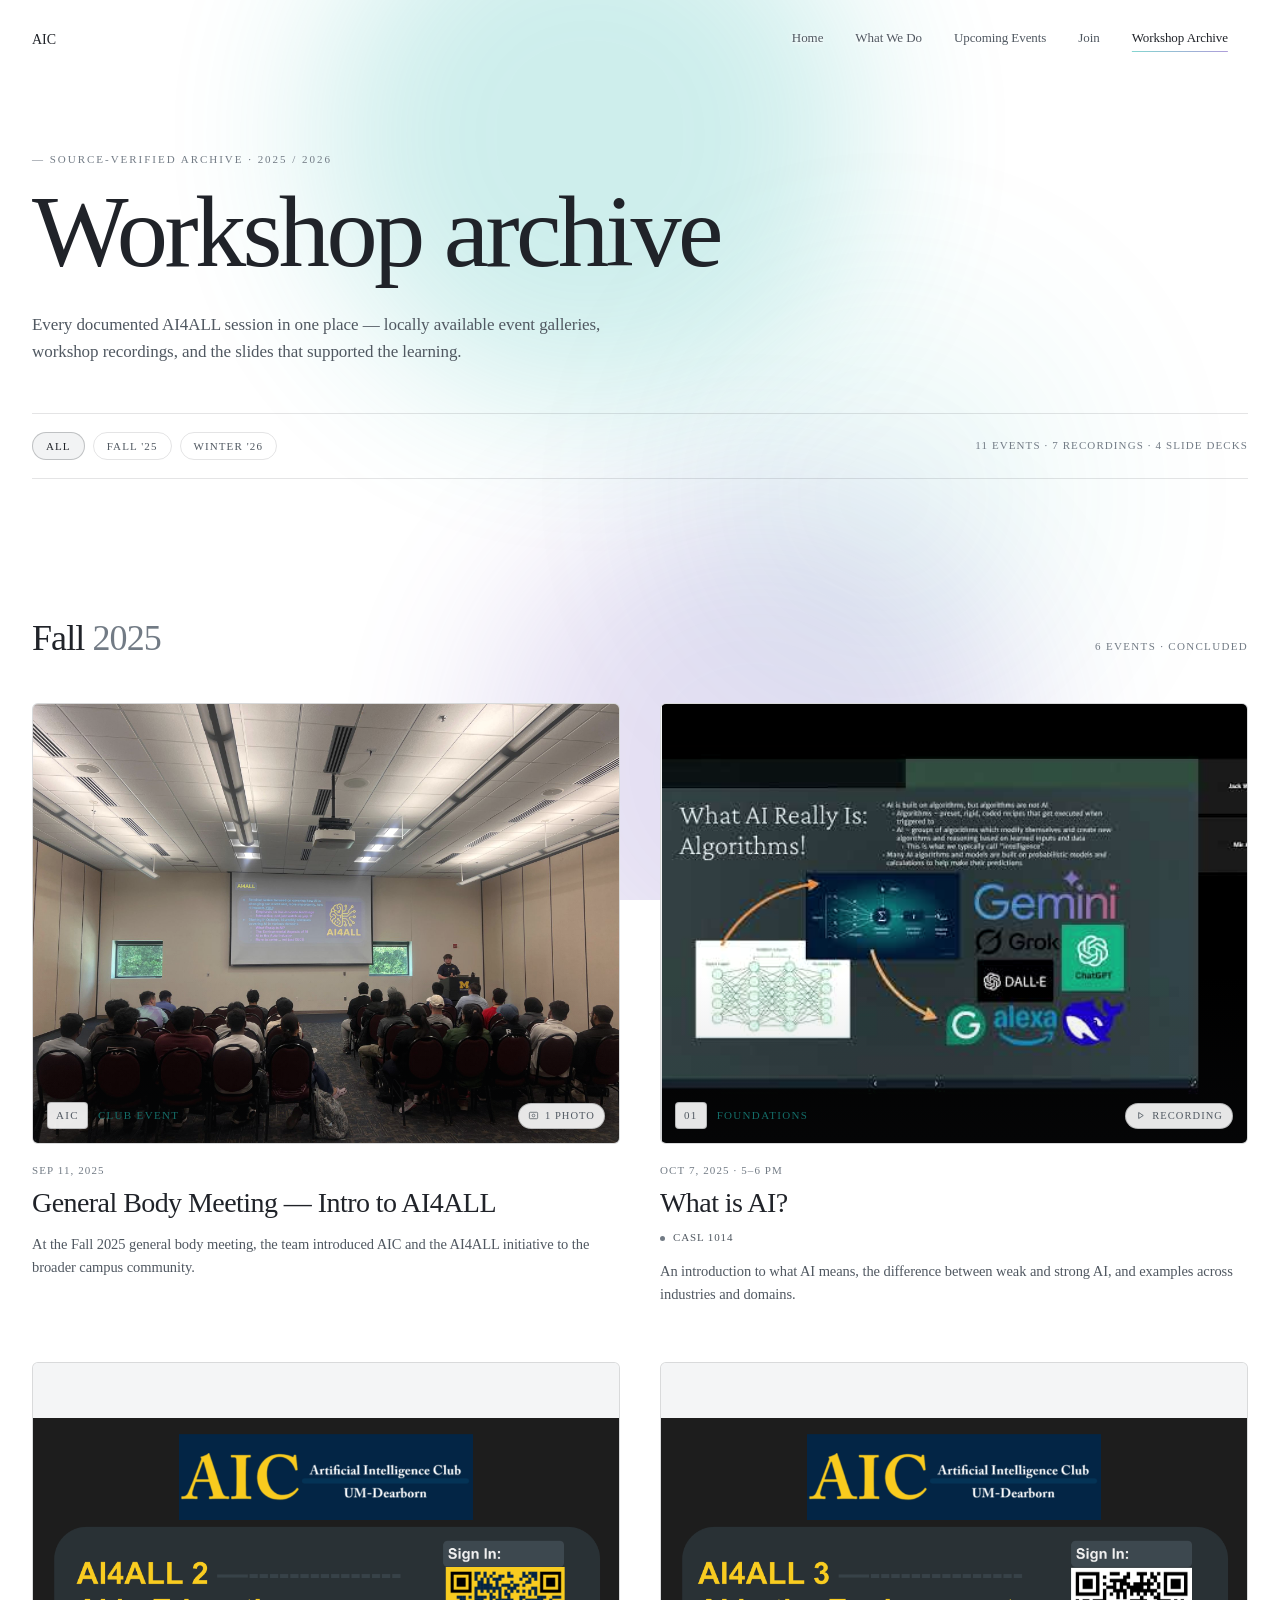
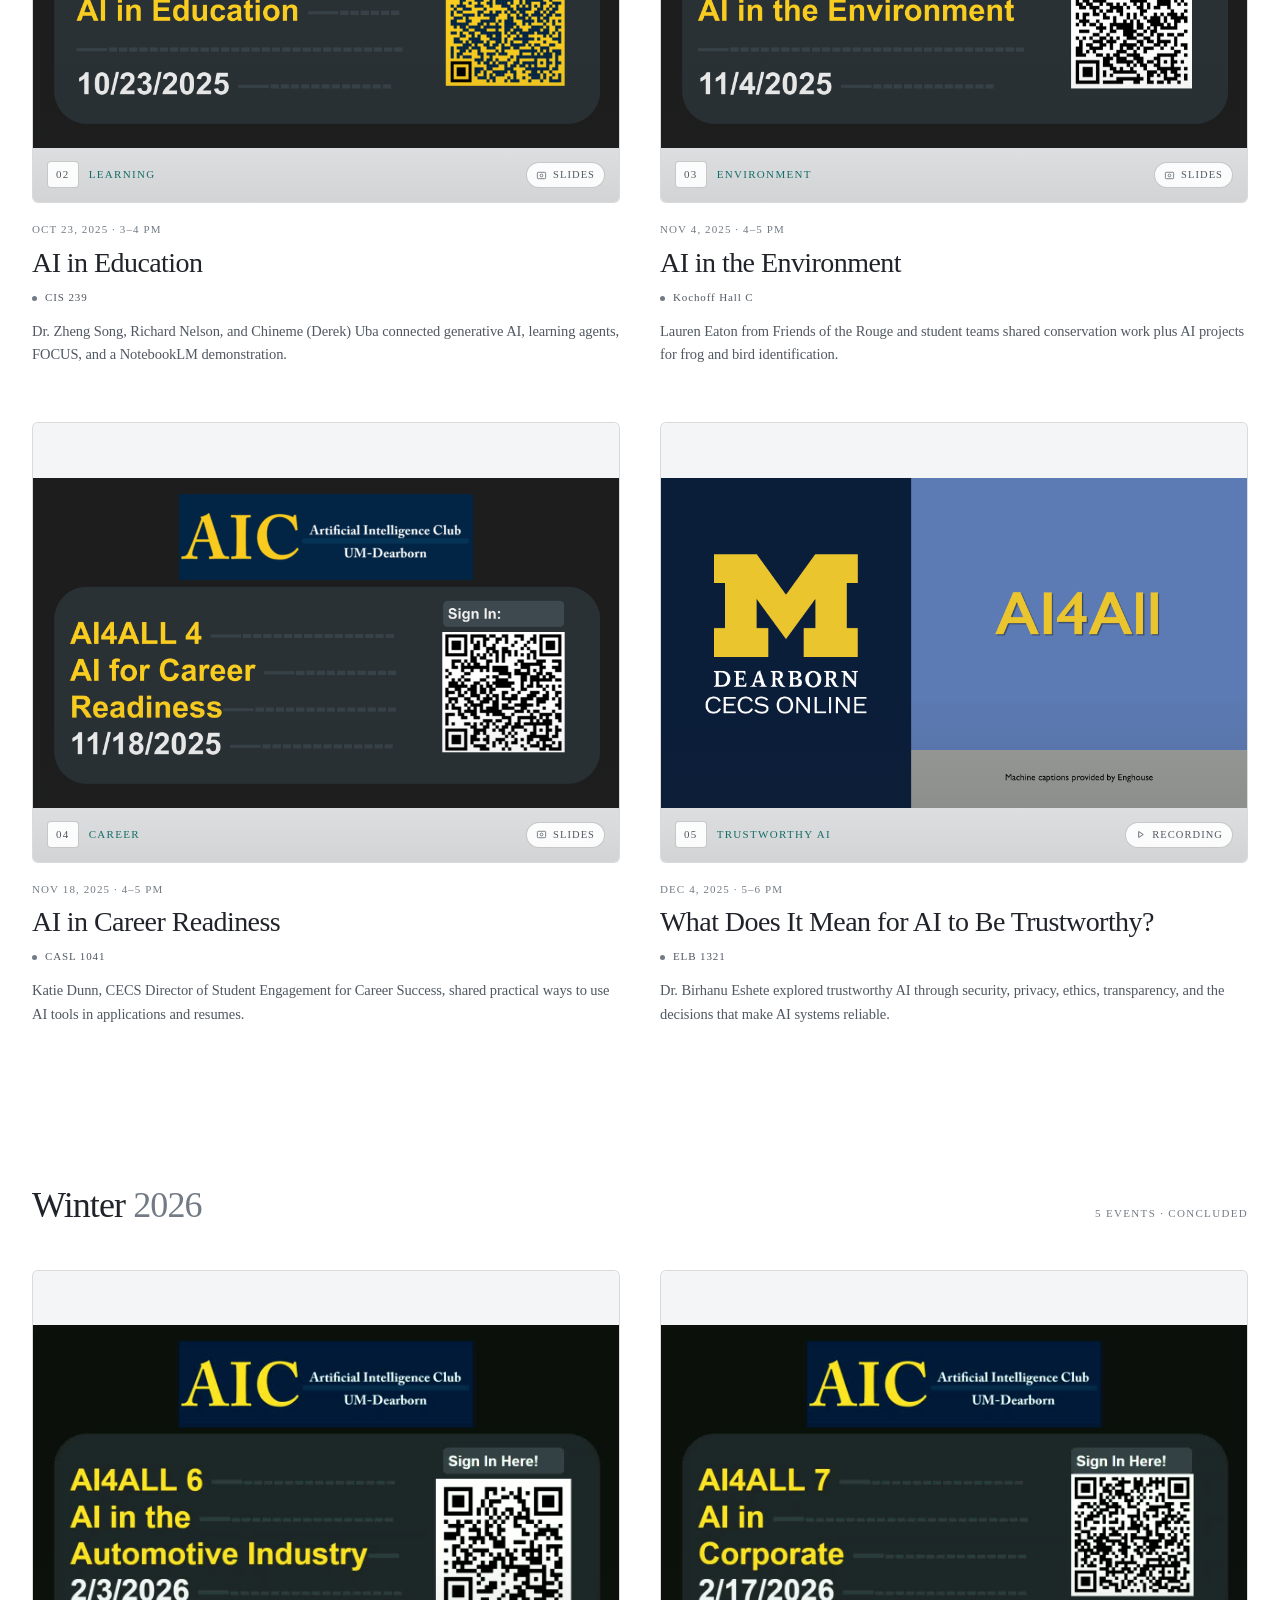
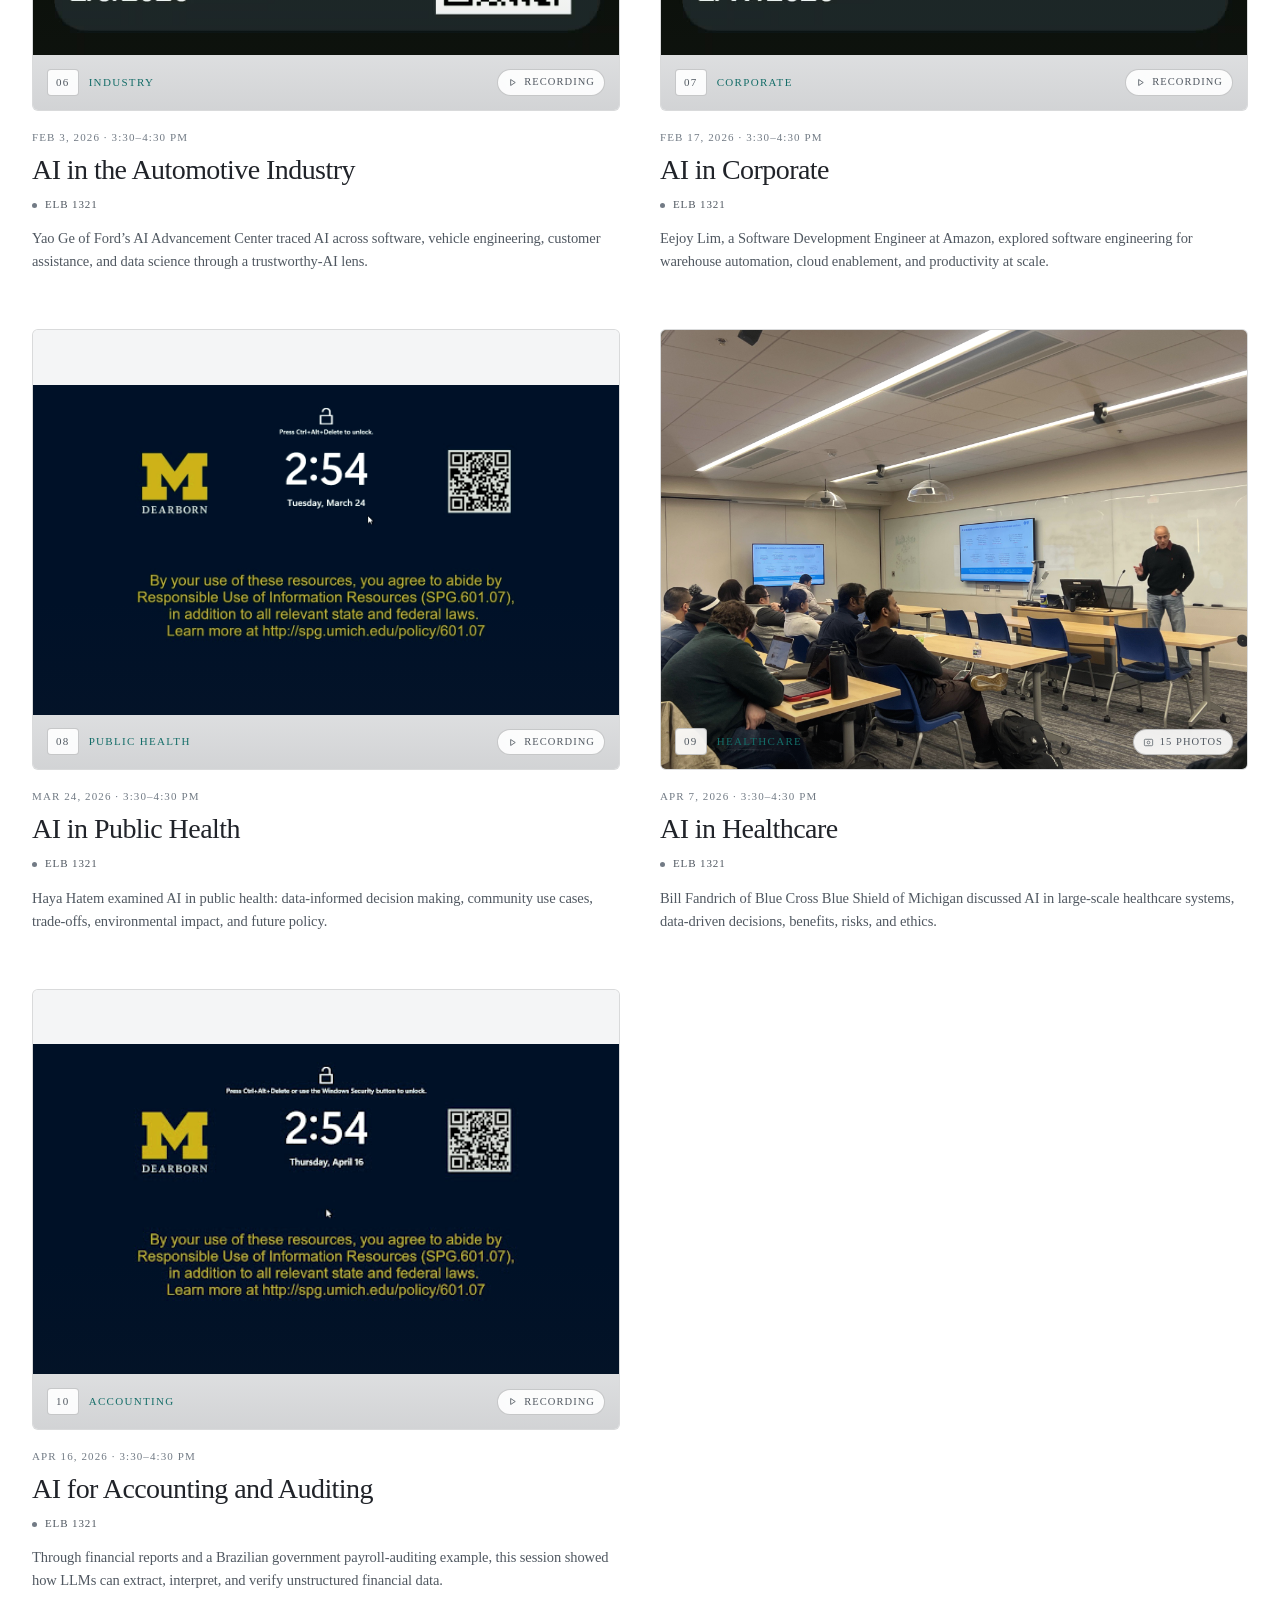
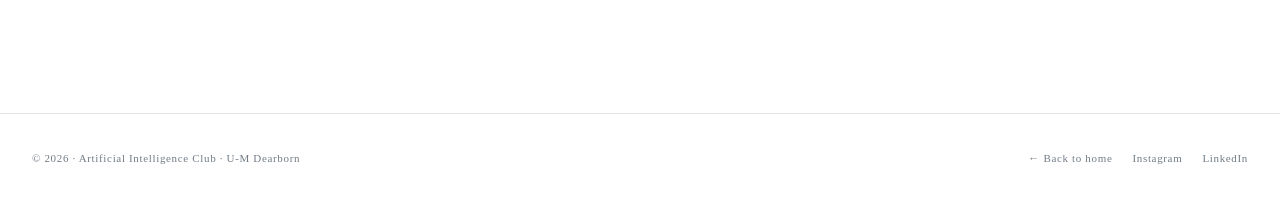
==== commit 27397a5c: "Add AIC track pages and refine site navigation" ====
--- a/archive.html
+++ b/archive.html
@@ -4,7 +4,7 @@
 <meta charset="utf-8" />
 <meta name="viewport" content="width=device-width,initial-scale=1" />
 <meta name="description" content="The source-verified archive of AIC's AI4ALL workshops and recordings at the University of Michigan-Dearborn." />
-<meta name="theme-color" content="#14151a" />
+<meta name="theme-color" content="#FFFFFF" />
 <title>Workshop Archive — AIC</title>
 <script>document.documentElement.classList.add('js');</script>
 <link rel="preconnect" href="https://fonts.googleapis.com" />
@@ -14,21 +14,21 @@
   :root{
     --aic-teal:   #20B2AA;
     --aic-purple: #6B4FBB;
-    --aic-off:    #EDEDE9;
-    --aic-obsidian:#0C0C0B;
+    --aic-off:    #202329;
+    --aic-obsidian:#FFFFFF;
     --aic-ash:    #3A3A38;
 
-    --bg:#14151a;
-    --bg-2:#1a1b21;
+    --bg:#FFFFFF;
+    --bg-2:#F4F5F6;
     --ink: var(--aic-off);
-    --ink-dim:#b6b4ad;
-    --ink-faint:#85827a;
-    --line:rgba(237,237,233,.10);
-    --line-strong:rgba(237,237,233,.22);
-
-    --serif:"IBM Plex Serif", "Iowan Old Style", Georgia, serif;
-    --sans:"IBM Plex Sans", ui-sans-serif, system-ui, -apple-system, sans-serif;
-    --mono:"IBM Plex Mono", ui-monospace, "JetBrains Mono", Menlo, monospace;
+    --ink-dim:#505861;
+    --ink-faint:#727b85;
+    --line:rgba(32,35,41,.12);
+    --line-strong:rgba(32,35,41,.24);
+
+    --serif:"Times New Roman", Times, serif;
+    --sans:"Times New Roman", Times, serif;
+    --mono:"Times New Roman", Times, serif;
   }
 
   *{ box-sizing:border-box; margin:0; padding:0; }
@@ -38,6 +38,7 @@
     font-family:var(--sans);
     -webkit-font-smoothing:antialiased;
   }
+  html{ scroll-padding-top:86px; }
   body{
     min-height:100vh;
     overflow-x:hidden;
@@ -108,8 +109,12 @@
 
   /* nav */
   nav.top{
-    padding-top:28px;
-    position:relative; z-index:5;
+    position:sticky; top:0; z-index:100;
+    padding:14px 0;
+    background:rgba(255,255,255,.96);
+    border-bottom:1px solid var(--line);
+    backdrop-filter:blur(14px);
+    -webkit-backdrop-filter:blur(14px);
   }
   .nav-inner{
     display:flex; align-items:center; justify-content:space-between;
@@ -134,13 +139,14 @@
   .nav-links a.current{ color:var(--ink); }
   .nav-links a.current::after{ transform:scaleX(1); opacity:.55; }
   @media (max-width:800px){
-    nav.top{ padding-top:20px; }
+    nav.top{ padding:14px 0; }
     .nav-inner{ align-items:flex-start; gap:18px; }
     .nav-links{ gap:10px 16px; flex-wrap:wrap; justify-content:flex-end; }
     .nav-links a{ font-size:12px; }
     .brand-name{ font-size:13px; }
   }
   @media (max-width:460px){
+    html{ scroll-padding-top:120px; }
     .nav-inner{ flex-direction:column; align-items:center; }
     .nav-links{ justify-content:center; }
   }
@@ -385,6 +391,7 @@
     font-family:var(--mono); font-size:11px; letter-spacing:.06em;
   }
   .foot-inner{ display:flex; justify-content:space-between; gap:16px; flex-wrap:wrap; }
+  .foot-links{ display:flex; align-items:center; gap:20px; flex-wrap:wrap; }
   .foot-inner a:hover{ color:var(--ink); }
 
   /* reveal */
@@ -410,7 +417,7 @@
 
   /* lightbox */
   .lightbox{
-    position:fixed; inset:0; z-index:100;
+    position:fixed; inset:0; z-index:200;
     background:rgba(8,8,9,.92);
     backdrop-filter: blur(20px);
     -webkit-backdrop-filter: blur(20px);
@@ -519,7 +526,32 @@
     .lightbox .meta .title{ font-size:19px; }
   }
 
+  /* Light gallery surfaces; keep the workshop photography and recordings intact. */
+  html,body{ background:#fff; }
+  .chip[aria-pressed="true"]{ background:#f2f3f4; color:var(--ink); border-color:var(--line-strong); }
+  .card .media{ background:#f2f3f4; }
+  .card .media.resource-media{
+    background:radial-gradient(circle at 82% 14%,rgba(107,79,187,.1),transparent 37%),
+      radial-gradient(circle at 12% 86%,rgba(32,178,170,.08),transparent 42%),#f4f5f6;
+  }
+  .resource-cover{background:repeating-linear-gradient(45deg,transparent 0 24px,rgba(32,35,41,.025) 24px 25px)}
+  .resource-cover::before{border-color:var(--line-strong);background:rgba(255,255,255,.8)}
+  .resource-cover--video::before{background:linear-gradient(30deg,transparent 43%,var(--ink) 44% 56%,transparent 57%),rgba(255,255,255,.8)}
+  .card .media .img.poster{background-color:#f2f3f4}
+  .card .media::before{background:linear-gradient(180deg,transparent,rgba(32,35,41,.16))}
+  .card .badge .num,.card .photos{background:rgba(255,255,255,.9);border-color:var(--line-strong);color:var(--ink-dim)}
+  .card .badge .tag{color:#146d68}
+  .lightbox{background:rgba(255,255,255,.96)}
+  .lightbox .mode-button,.lightbox .nav-btn,.lightbox .close{background:#fff;color:var(--ink-dim)}
+  .lightbox .mode-button:hover,.lightbox .mode-button[aria-selected="true"]{background:#f0ecf7;color:var(--ink)}
+  .lightbox .stage,.lightbox .resource{background:#f2f3f4}
+  .lightbox .resource iframe{background:#fff}
+  .lightbox .nav-btn:hover,.lightbox .close:hover{background:#f2f3f4}
+  .lightbox .dots span{background:rgba(32,35,41,.22)}
+
 </style>
+<link rel="stylesheet" href="floating-nav.css" />
+<script src="floating-nav.js" defer></script>
 </head>
 <body>
 
@@ -586,7 +618,11 @@
 <footer>
   <div class="wrap foot-inner">
     <div>© 2026 · Artificial Intelligence Club · U-M Dearborn</div>
-    <div><a href="AI4ALL.html">← Back to home</a></div>
+    <div class="foot-links">
+      <a href="AI4ALL.html">← Back to home</a>
+      <a href="https://www.instagram.com/aic.umd/" target="_blank" rel="noopener noreferrer">Instagram</a>
+      <a href="https://www.linkedin.com/company/artificial-intelligence-club-of-university-of-michigan-dearborn/" target="_blank" rel="noopener noreferrer">LinkedIn</a>
+    </div>
   </div>
 </footer>
 
--- a/floating-nav.css
+++ b/floating-nav.css
@@ -0,0 +1,83 @@
+/* Keep the navigation words in view without pinning a full-width header. */
+nav.top{
+  position:relative;
+  top:auto;
+  z-index:100;
+  min-height:50px;
+  padding:28px 0 0;
+  background:none;
+  border:0;
+  backdrop-filter:none;
+  -webkit-backdrop-filter:none;
+  pointer-events:none;
+}
+nav.top .brand{ pointer-events:auto; }
+nav.top .nav-links{
+  --nav-edge:max(32px, calc((100vw - 1240px)/2 + 32px));
+  position:fixed;
+  top:28px;
+  left:50%;
+  right:auto;
+  z-index:110;
+  width:max-content;
+  max-width:calc(100vw - 64px);
+  transform:translateX(calc(50vw - var(--nav-edge) - 100%));
+  transition:top .2s ease-out, transform .2s cubic-bezier(.2,.8,.2,1);
+  will-change:transform;
+  pointer-events:auto;
+}
+nav.top .nav-links.nav-moving{ animation:nav-motion-blur .2s ease-out; }
+@keyframes nav-motion-blur{
+  0%,100%{ filter:blur(0); }
+  48%{ filter:blur(1.7px); }
+}
+body.nav-scrolled nav.top .nav-links{
+  top:18px;
+  transform:translateX(-50%);
+}
+
+/* The photo-led pages open with white links; lower white sections use dark links. */
+body.photo-hero nav.top .brand-name,
+body.photo-hero nav.top .nav-links a,
+body.photo-hero nav.top .nav-links a.current,
+body.photo-hero nav.top .nav-links a:hover{
+  color:#fff;
+  text-shadow:0 1px 6px rgba(0,0,0,.8),0 0 18px rgba(0,0,0,.55);
+}
+body.photo-hero.nav-on-light nav.top .nav-links a,
+body.photo-hero.nav-on-light nav.top .nav-links a.current,
+body.photo-hero.nav-on-light nav.top .nav-links a:hover{
+  color:var(--ink);
+  text-shadow:0 1px 3px #fff,0 0 10px #fff;
+}
+body:not(.photo-hero) nav.top .nav-links a{
+  text-shadow:0 1px 3px #fff,0 0 10px #fff;
+}
+nav.top .nav-links a:focus-visible{
+  outline:2px solid var(--aic-teal);
+  outline-offset:5px;
+}
+
+@media (max-width:800px){
+  nav.top{ min-height:78px; padding:20px 0 0; }
+  nav.top .nav-links{
+    --nav-edge:22px;
+    top:20px;
+    max-width:calc(100vw - 108px);
+    justify-content:flex-end;
+  }
+  body.nav-scrolled nav.top .nav-links{ top:12px; justify-content:center; }
+}
+@media (max-width:460px){
+  nav.top{ min-height:112px; padding:14px 0 0; }
+  nav.top .nav-links{
+    top:44px;
+    max-width:calc(100vw - 44px);
+    justify-content:center;
+  }
+  body.nav-scrolled nav.top .nav-links{ top:12px; }
+}
+@media (prefers-reduced-motion:reduce){
+  nav.top .nav-links{ transition:none; }
+  nav.top .nav-links.nav-moving{ animation:none; }
+}
